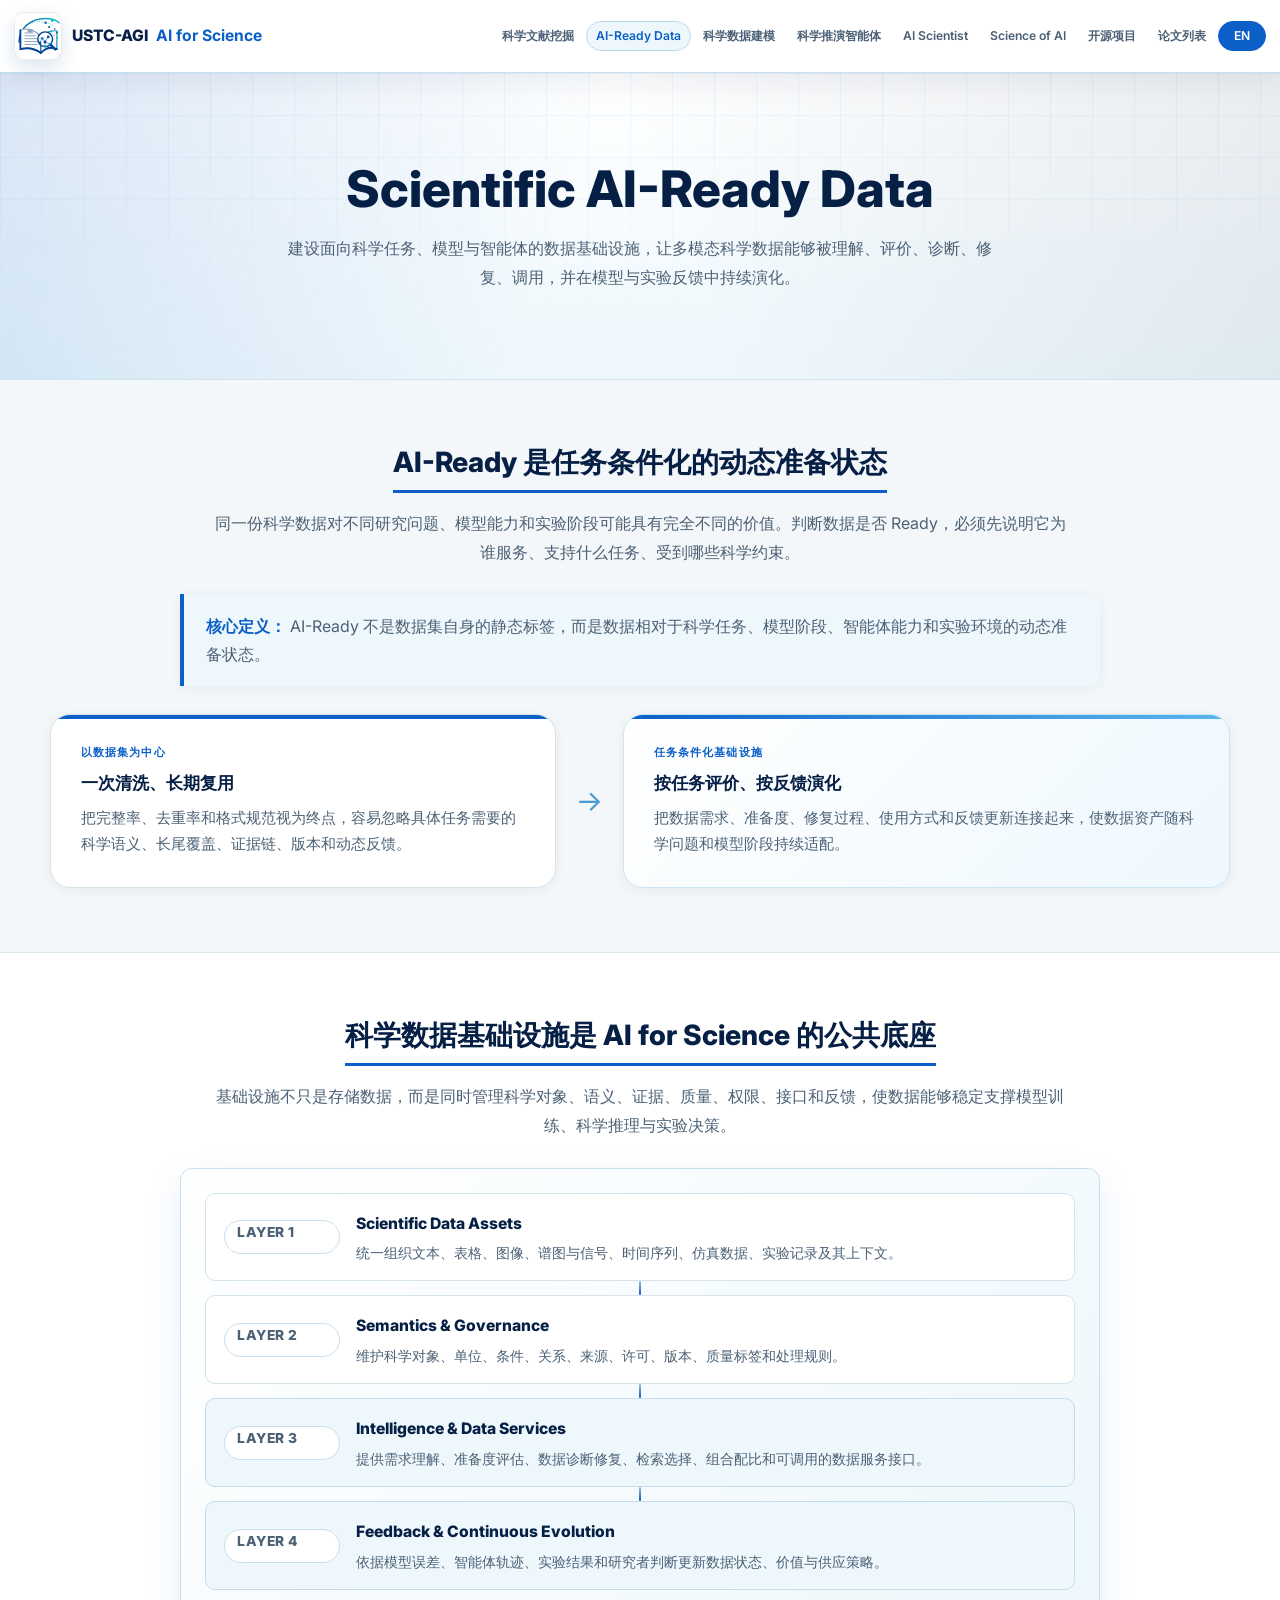
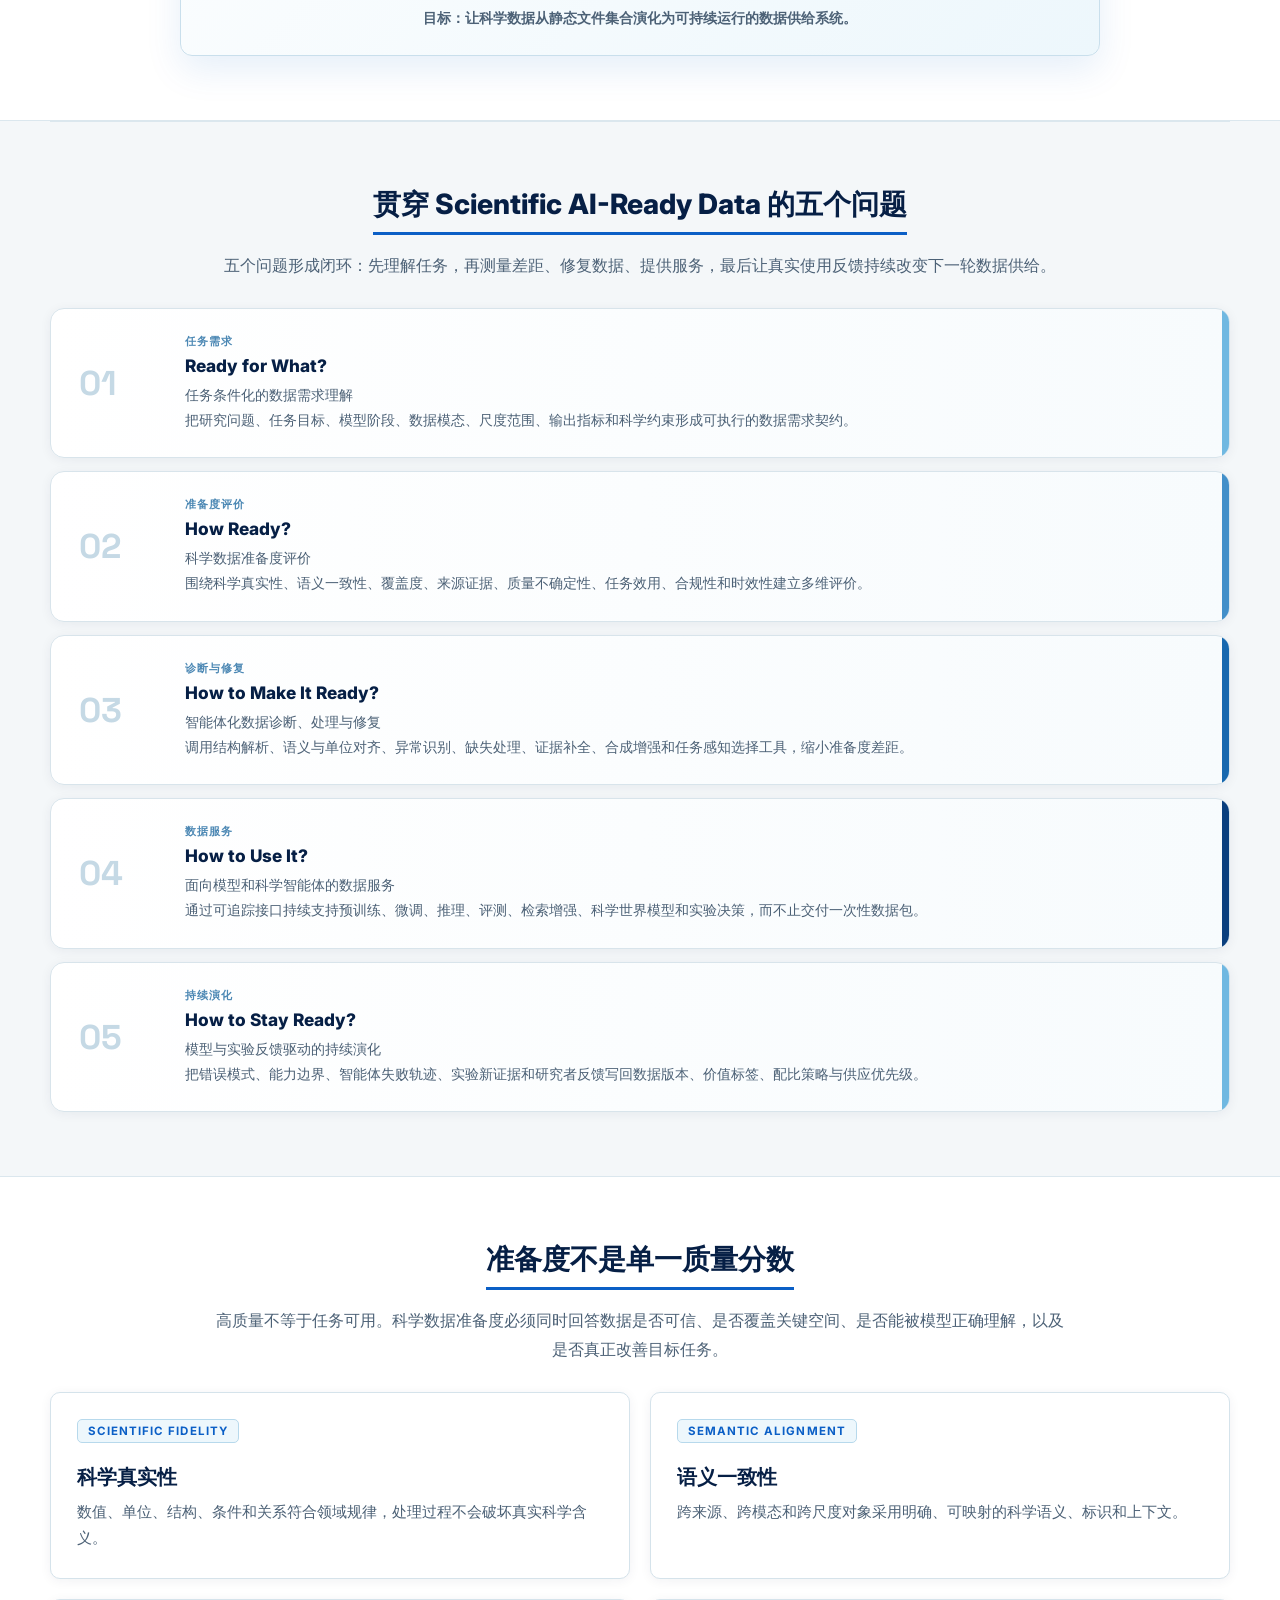
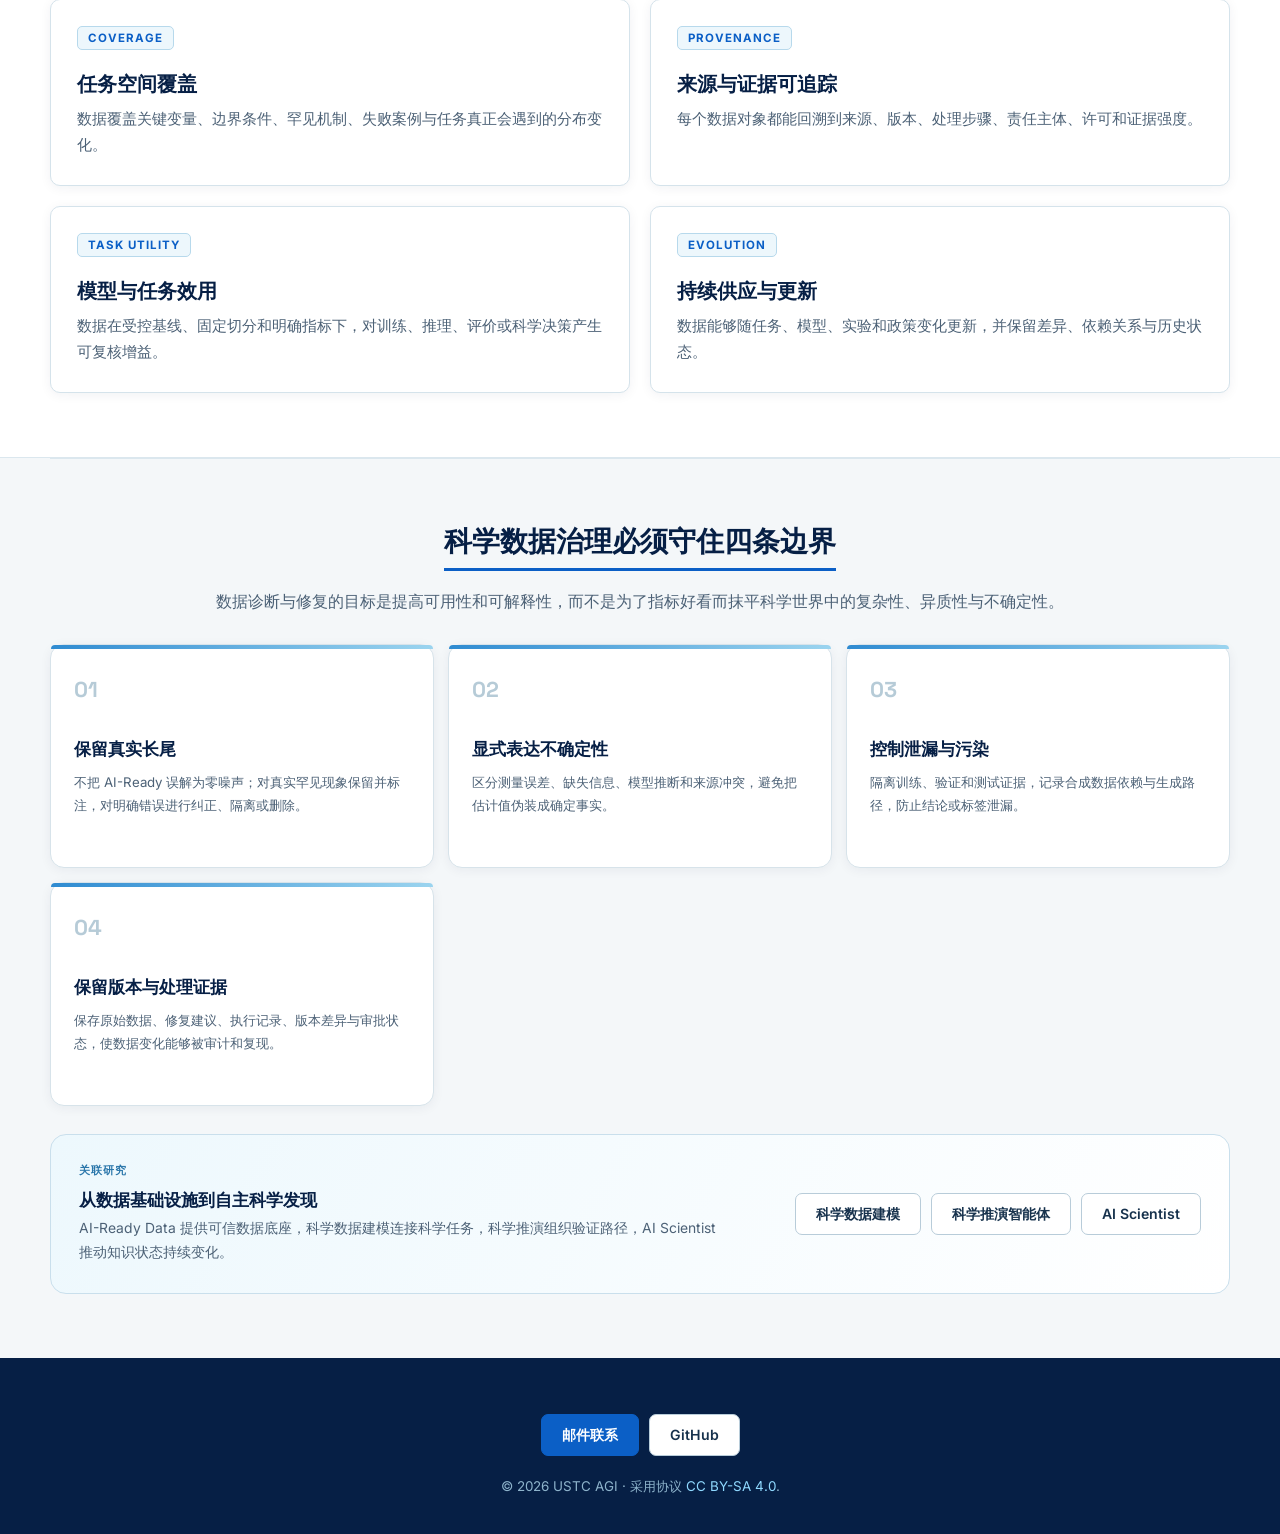
==== ai_ready_data/index.html @ 503bdc3a "feat: expand AI for Science research pages" ====
<!DOCTYPE html>
<html lang="zh-CN" data-language="zh">
  <head>
    <meta charset="utf-8" />
    <meta name="viewport" content="width=device-width, initial-scale=1" />
    <title>Scientific AI-Ready Data | USTC-AGI</title>
    <meta
      name="description"
      content="中国科大 AGI 团队关于 Scientific AI-Ready Data 的研究框架：以科学数据基础设施理解任务需求、评估准备度、诊断修复数据、提供数据服务并依据模型与实验反馈持续演化。"
    />
    <meta name="theme-color" content="#ffffff" />
    <meta property="og:title" content="Scientific AI-Ready Data | USTC-AGI" />
    <meta
      property="og:description"
      content="面向科学任务、模型与智能体持续提供可理解、可验证、可追踪和可演化的数据基础设施。"
    />
    <meta property="og:type" content="website" />
    <meta property="og:url" content="https://ustcagi-sci.github.io/ai_ready_data/" />
    <meta property="og:image" content="https://ustcagi-sci.github.io/literature-mining-logo.svg" />
    <meta name="twitter:card" content="summary" />
    <meta name="twitter:title" content="Scientific AI-Ready Data | USTC-AGI" />
    <meta
      name="twitter:description"
      content="A task-conditioned, measurable, repairable, serviceable, and continuously evolving scientific data infrastructure."
    />
    <meta name="twitter:image" content="https://ustcagi-sci.github.io/literature-mining-logo.svg" />
    <link rel="canonical" href="https://ustcagi-sci.github.io/ai_ready_data/" />
    <link rel="icon" href="../literature-mining-logo.svg" type="image/svg+xml" />
    <link rel="preconnect" href="https://fonts.googleapis.com" />
    <link rel="preconnect" href="https://fonts.gstatic.com" crossorigin />
    <link
      href="https://fonts.googleapis.com/css2?family=Inter:wght@400;500;600;700&family=Space+Grotesk:wght@500;600&display=swap"
      rel="stylesheet"
    />
    <link rel="stylesheet" href="../ref.css" />
  </head>
  <body class="inference-page">
    <nav class="nav">
      <div class="nav-inner">
        <a class="logo" href="../index.html" aria-label="USTC-AGI AI for Science">
          <span class="logo-mark" aria-hidden="true">
            <img src="../literature-mining-logo.svg" alt="" />
          </span>
          <span class="logo-copy">
            <span class="logo-title" data-i18n="brand.title">USTC-AGI</span>
            <span class="logo-subtitle" data-i18n="brand.subtitle">AI for Science</span>
          </span>
        </a>
        <div class="nav-links">
          <a href="../knowledge_memory/" data-i18n="nav.knowledge">科学文献挖掘</a>
          <a href="./" aria-current="page" data-i18n="nav.aiReadyData">AI-Ready Data</a>
          <a href="../data_modeling/" data-i18n="nav.data">科学数据建模</a>
          <a href="../scientific_inference/" data-i18n="nav.inference">科学推演智能体</a>
          <a href="../ai_scientist/" data-i18n="nav.aiScientist">AI Scientist</a>
          <a href="../science_of_ai/" data-i18n="nav.aiScience">Science of AI</a>
          <a href="../projects/" data-i18n="nav.projects">开源项目</a>
          <a href="../papers/" data-i18n="nav.papers">论文列表</a>
          <span class="nav-break" aria-hidden="true"></span>
          <button
            class="language-toggle"
            id="language-toggle"
            type="button"
            aria-label="Switch to English"
            aria-pressed="true"
          >
            EN
          </button>
        </div>
      </div>
    </nav>

    <header id="top" class="hero static-hero">
      <div class="hero-content">
        <h1 data-i18n="hero.title">Scientific AI-Ready Data</h1>
        <p class="hero-subtitle" data-i18n="hero.subtitle">
          建设面向科学任务、模型与智能体的数据基础设施，让多模态科学数据能够被理解、评价、诊断、修复、调用，并在模型与实验反馈中持续演化。
        </p>
      </div>
    </header>

    <main>
      <section id="definition" class="section">
        <div class="section-header">
          <h2 data-i18n="definition.title">AI-Ready 是任务条件化的动态准备状态</h2>
          <p data-i18n="definition.description">
            同一份科学数据对不同研究问题、模型能力和实验阶段可能具有完全不同的价值。判断数据是否 Ready，必须先说明它为谁服务、支持什么任务、受到哪些科学约束。
          </p>
        </div>

        <div class="tldr">
          <strong data-i18n="definition.label">核心定义：</strong>
          <span data-i18n="definition.dynamic">AI-Ready 不是数据集自身的静态标签，而是数据相对于科学任务、模型阶段、智能体能力和实验环境的动态准备状态。</span>
        </div>

        <div class="inference-definition-grid">
          <article class="inference-input-card">
            <span class="inference-card-label" data-i18n="definition.static.label">Dataset-Centric</span>
            <h3 data-i18n="definition.static.title">一次清洗、长期复用</h3>
            <p data-i18n="definition.static.description">
              把完整率、去重率和格式规范视为终点，容易忽略具体任务需要的科学语义、长尾覆盖、证据链、版本和动态反馈。
            </p>
          </article>

          <div class="inference-definition-arrow" aria-hidden="true">→</div>

          <article class="inference-model-card">
            <span class="inference-card-label" data-i18n="definition.dynamic.label">Task-Conditioned Infrastructure</span>
            <h3 data-i18n="definition.dynamic.title">按任务评价、按反馈演化</h3>
            <p data-i18n="definition.dynamic.description">
              把数据需求、准备度、修复过程、使用方式和反馈更新连接起来，使数据资产随科学问题和模型阶段持续适配。
            </p>
          </article>
        </div>
      </section>

      <section id="infrastructure" class="section highlights">
        <div class="section-header">
          <h2 data-i18n="infrastructure.title">科学数据基础设施是 AI for Science 的公共底座</h2>
          <p data-i18n="infrastructure.description">
            基础设施不只是存储数据，而是同时管理科学对象、语义、证据、质量、权限、接口和反馈，使数据能够稳定支撑模型训练、科学推理与实验决策。
          </p>
        </div>

        <div class="stack-diagram" role="list">
          <article class="stack-layer" role="listitem">
            <span class="layer-index">Layer 1</span>
            <div>
              <strong data-i18n="infrastructure.layer1.title">Scientific Data Assets</strong>
              <span data-i18n="infrastructure.layer1.description">统一组织文本、表格、图像、谱图与信号、时间序列、仿真数据、实验记录及其上下文。</span>
            </div>
          </article>
          <div class="stack-connect" aria-hidden="true"></div>
          <article class="stack-layer" role="listitem">
            <span class="layer-index">Layer 2</span>
            <div>
              <strong data-i18n="infrastructure.layer2.title">Semantics &amp; Governance</strong>
              <span data-i18n="infrastructure.layer2.description">维护科学对象、单位、条件、关系、来源、许可、版本、质量标签和处理规则。</span>
            </div>
          </article>
          <div class="stack-connect" aria-hidden="true"></div>
          <article class="stack-layer app" role="listitem">
            <span class="layer-index">Layer 3</span>
            <div>
              <strong data-i18n="infrastructure.layer3.title">Intelligence &amp; Data Services</strong>
              <span data-i18n="infrastructure.layer3.description">提供需求理解、准备度评估、数据诊断修复、检索选择、组合配比和可调用的数据服务接口。</span>
            </div>
          </article>
          <div class="stack-connect" aria-hidden="true"></div>
          <article class="stack-layer eval" role="listitem">
            <span class="layer-index">Layer 4</span>
            <div>
              <strong data-i18n="infrastructure.layer4.title">Feedback &amp; Continuous Evolution</strong>
              <span data-i18n="infrastructure.layer4.description">依据模型误差、智能体轨迹、实验结果和研究者判断更新数据状态、价值与供应策略。</span>
            </div>
          </article>
          <p class="stack-note" data-i18n="infrastructure.note">目标：让科学数据从静态文件集合演化为可持续运行的数据供给系统。</p>
        </div>
      </section>

      <section id="five-questions" class="section">
        <div class="section-header">
          <h2 data-i18n="questions.title">贯穿 Scientific AI-Ready Data 的五个问题</h2>
          <p data-i18n="questions.description">
            五个问题形成闭环：先理解任务，再测量差距、修复数据、提供服务，最后让真实使用反馈持续改变下一轮数据供给。
          </p>
        </div>

        <div class="inference-layers" role="list">
          <article class="inference-layer" role="listitem">
            <span class="inference-layer-index">01</span>
            <div>
              <span class="inference-card-label" data-i18n="questions.q1.label">Task Demand</span>
              <h3 data-i18n="questions.q1.title">Ready for What?</h3>
              <p class="inference-question" data-i18n="questions.q1.subtitle">任务条件化的数据需求理解</p>
              <p data-i18n="questions.q1.description">把研究问题、任务目标、模型阶段、数据模态、尺度范围、输出指标和科学约束形成可执行的数据需求契约。</p>
            </div>
          </article>
          <article class="inference-layer" role="listitem">
            <span class="inference-layer-index">02</span>
            <div>
              <span class="inference-card-label" data-i18n="questions.q2.label">Readiness Assessment</span>
              <h3 data-i18n="questions.q2.title">How Ready?</h3>
              <p class="inference-question" data-i18n="questions.q2.subtitle">科学数据准备度评价</p>
              <p data-i18n="questions.q2.description">围绕科学真实性、语义一致性、覆盖度、来源证据、质量不确定性、任务效用、合规性和时效性建立多维评价。</p>
            </div>
          </article>
          <article class="inference-layer" role="listitem">
            <span class="inference-layer-index">03</span>
            <div>
              <span class="inference-card-label" data-i18n="questions.q3.label">Diagnosis &amp; Repair</span>
              <h3 data-i18n="questions.q3.title">How to Make It Ready?</h3>
              <p class="inference-question" data-i18n="questions.q3.subtitle">智能体化数据诊断、处理与修复</p>
              <p data-i18n="questions.q3.description">调用结构解析、语义与单位对齐、异常识别、缺失处理、证据补全、合成增强和任务感知选择工具，缩小准备度差距。</p>
            </div>
          </article>
          <article class="inference-layer" role="listitem">
            <span class="inference-layer-index">04</span>
            <div>
              <span class="inference-card-label" data-i18n="questions.q4.label">Data Service</span>
              <h3 data-i18n="questions.q4.title">How to Use It?</h3>
              <p class="inference-question" data-i18n="questions.q4.subtitle">面向模型和科学智能体的数据服务</p>
              <p data-i18n="questions.q4.description">通过可追踪接口持续支持预训练、微调、推理、评测、检索增强、科学世界模型和实验决策，而不止交付一次性数据包。</p>
            </div>
          </article>
          <article class="inference-layer" role="listitem">
            <span class="inference-layer-index">05</span>
            <div>
              <span class="inference-card-label" data-i18n="questions.q5.label">Continuous Evolution</span>
              <h3 data-i18n="questions.q5.title">How to Stay Ready?</h3>
              <p class="inference-question" data-i18n="questions.q5.subtitle">模型与实验反馈驱动的持续演化</p>
              <p data-i18n="questions.q5.description">把错误模式、能力边界、智能体失败轨迹、实验新证据和研究者反馈写回数据版本、价值标签、配比策略与供应优先级。</p>
            </div>
          </article>
        </div>
      </section>

      <section id="readiness" class="section highlights">
        <div class="section-header">
          <h2 data-i18n="readiness.title">准备度不是单一质量分数</h2>
          <p data-i18n="readiness.description">
            高质量不等于任务可用。科学数据准备度必须同时回答数据是否可信、是否覆盖关键空间、是否能被模型正确理解，以及是否真正改善目标任务。
          </p>
        </div>

        <div class="research-grid">
          <article class="card">
            <span class="eyebrow" data-i18n="readiness.fidelity.label">Scientific Fidelity</span>
            <h3 data-i18n="readiness.fidelity.title">科学真实性</h3>
            <p data-i18n="readiness.fidelity.description">数值、单位、结构、条件和关系符合领域规律，处理过程不会破坏真实科学含义。</p>
          </article>
          <article class="card">
            <span class="eyebrow" data-i18n="readiness.semantics.label">Semantic Alignment</span>
            <h3 data-i18n="readiness.semantics.title">语义一致性</h3>
            <p data-i18n="readiness.semantics.description">跨来源、跨模态和跨尺度对象采用明确、可映射的科学语义、标识和上下文。</p>
          </article>
          <article class="card">
            <span class="eyebrow" data-i18n="readiness.coverage.label">Coverage</span>
            <h3 data-i18n="readiness.coverage.title">任务空间覆盖</h3>
            <p data-i18n="readiness.coverage.description">数据覆盖关键变量、边界条件、罕见机制、失败案例与任务真正会遇到的分布变化。</p>
          </article>
          <article class="card">
            <span class="eyebrow" data-i18n="readiness.provenance.label">Provenance</span>
            <h3 data-i18n="readiness.provenance.title">来源与证据可追踪</h3>
            <p data-i18n="readiness.provenance.description">每个数据对象都能回溯到来源、版本、处理步骤、责任主体、许可和证据强度。</p>
          </article>
          <article class="card">
            <span class="eyebrow" data-i18n="readiness.utility.label">Task Utility</span>
            <h3 data-i18n="readiness.utility.title">模型与任务效用</h3>
            <p data-i18n="readiness.utility.description">数据在受控基线、固定切分和明确指标下，对训练、推理、评价或科学决策产生可复核增益。</p>
          </article>
          <article class="card">
            <span class="eyebrow" data-i18n="readiness.evolution.label">Evolution</span>
            <h3 data-i18n="readiness.evolution.title">持续供应与更新</h3>
            <p data-i18n="readiness.evolution.description">数据能够随任务、模型、实验和政策变化更新，并保留差异、依赖关系与历史状态。</p>
          </article>
        </div>
      </section>

      <section id="principles" class="section">
        <div class="section-header">
          <h2 data-i18n="principles.title">科学数据治理必须守住四条边界</h2>
          <p data-i18n="principles.description">
            数据诊断与修复的目标是提高可用性和可解释性，而不是为了指标好看而抹平科学世界中的复杂性、异质性与不确定性。
          </p>
        </div>

        <div class="inference-metrics" role="list">
          <article class="inference-metric" role="listitem">
            <span>01</span>
            <h3 data-i18n="principles.longTail.title">保留真实长尾</h3>
            <p data-i18n="principles.longTail.description">不把 AI-Ready 误解为零噪声；对真实罕见现象保留并标注，对明确错误进行纠正、隔离或删除。</p>
          </article>
          <article class="inference-metric" role="listitem">
            <span>02</span>
            <h3 data-i18n="principles.uncertainty.title">显式表达不确定性</h3>
            <p data-i18n="principles.uncertainty.description">区分测量误差、缺失信息、模型推断和来源冲突，避免把估计值伪装成确定事实。</p>
          </article>
          <article class="inference-metric" role="listitem">
            <span>03</span>
            <h3 data-i18n="principles.leakage.title">控制泄漏与污染</h3>
            <p data-i18n="principles.leakage.description">隔离训练、验证和测试证据，记录合成数据依赖与生成路径，防止结论或标签泄漏。</p>
          </article>
          <article class="inference-metric" role="listitem">
            <span>04</span>
            <h3 data-i18n="principles.audit.title">保留版本与处理证据</h3>
            <p data-i18n="principles.audit.description">保存原始数据、修复建议、执行记录、版本差异与审批状态，使数据变化能够被审计和复现。</p>
          </article>
        </div>

        <div class="inference-next">
          <div>
            <span class="inference-card-label" data-i18n="next.label">Connected Research</span>
            <h3 data-i18n="next.title">从数据基础设施到自主科学发现</h3>
            <p data-i18n="next.description">AI-Ready Data 提供可信数据底座，科学数据建模连接科学任务，科学推演组织验证路径，AI Scientist 推动知识状态持续变化。</p>
          </div>
          <div class="section-actions">
            <a class="btn ghost" href="../data_modeling/" data-i18n="next.data">科学数据建模</a>
            <a class="btn ghost" href="../scientific_inference/" data-i18n="next.inference">科学推演智能体</a>
            <a class="btn ghost" href="../ai_scientist/" data-i18n="next.scientist">AI Scientist</a>
          </div>
        </div>
      </section>
    </main>

    <footer id="contact" class="footer">
      <div class="footer-actions">
        <a class="btn primary" href="mailto:mycheng@ustc.edu.cn" data-i18n="footer.email">邮件联系</a>
        <a class="btn ghost" href="https://github.com/ustc-ai4science" target="_blank" rel="noopener noreferrer">GitHub</a>
      </div>
      <p class="footer-note">
        © <span id="year"></span> <span data-i18n="footer.note">USTC AGI · 采用协议</span>
        <a href="https://creativecommons.org/licenses/by-sa/4.0/" target="_blank" rel="license noopener noreferrer">CC BY-SA 4.0</a>.
      </p>
    </footer>

    <script>
      const translations = {
        en: {
          "meta.title": "Scientific AI-Ready Data | USTC-AGI",
          "meta.description":
            "USTC AGI's framework for Scientific AI-Ready Data: infrastructure that understands task demand, assesses readiness, diagnoses and repairs data, provides data services, and evolves through model and experimental feedback.",
          "brand.title": "USTC-AGI",
          "brand.subtitle": "AI for Science",
          "nav.knowledge": "Scientific Literature Mining",
          "nav.aiReadyData": "AI-Ready Data",
          "nav.data": "Scientific Data Modeling",
          "nav.inference": "Scientific Inference Agent",
          "nav.aiScientist": "AI Scientist",
          "nav.aiScience": "Science of AI",
          "nav.projects": "Open Source",
          "nav.papers": "Publications",
          "hero.title": "Scientific AI-Ready Data",
          "hero.subtitle":
            "Build scientific data infrastructure for tasks, models, and agents so multimodal scientific data can be understood, assessed, diagnosed, repaired, served, and continuously evolved through model and experimental feedback.",
          "definition.title": "AI-Ready Is a Dynamic, Task-Conditioned State",
          "definition.description":
            "The same scientific data can have entirely different value for different questions, model capabilities, and experimental stages. To decide whether data are ready, first specify whom they serve, which task they support, and which scientific constraints apply.",
          "definition.label": "Core definition:",
          "definition.dynamic":
            "AI-Ready is not a static label attached to a dataset; it is the dynamic state of data readiness relative to a scientific task, model stage, agent capability, and experimental environment.",
          "definition.static.label": "Dataset-Centric",
          "definition.static.title": "Clean Once, Reuse Indefinitely",
          "definition.static.description":
            "Treating completeness, deduplication, and normalized formats as the endpoint overlooks task-specific scientific semantics, long-tail coverage, evidence chains, versions, and feedback.",
          "definition.dynamic.label": "Task-Conditioned Infrastructure",
          "definition.dynamic.title": "Assess by Task, Evolve by Feedback",
          "definition.dynamic.description":
            "Connect data demand, readiness, repair, use, and feedback so data assets continually adapt to scientific questions and model stages.",
          "infrastructure.title": "Scientific Data Infrastructure Is a Shared Foundation for AI for Science",
          "infrastructure.description":
            "Infrastructure does more than store data. It jointly manages scientific objects, semantics, evidence, quality, permissions, interfaces, and feedback so data can reliably support model training, scientific reasoning, and experimental decisions.",
          "infrastructure.layer1.title": "Scientific Data Assets",
          "infrastructure.layer1.description":
            "Organize text, tables, images, spectra and signals, time series, simulation data, experimental records, and their context in a unified way.",
          "infrastructure.layer2.title": "Semantics & Governance",
          "infrastructure.layer2.description":
            "Maintain scientific objects, units, conditions, relations, provenance, licenses, versions, quality labels, and processing rules.",
          "infrastructure.layer3.title": "Intelligence & Data Services",
          "infrastructure.layer3.description":
            "Provide demand understanding, readiness assessment, diagnosis and repair, retrieval and selection, mixture allocation, and callable data-service interfaces.",
          "infrastructure.layer4.title": "Feedback & Continuous Evolution",
          "infrastructure.layer4.description":
            "Update data state, value, and supply strategies from model errors, agent trajectories, experimental results, and researcher judgment.",
          "infrastructure.note":
            "Goal: evolve scientific data from a static collection of files into a continuously operating supply system.",
          "questions.title": "Five Questions across the Scientific AI-Ready Data Lifecycle",
          "questions.description":
            "The five questions form a loop: understand the task, measure the gap, repair the data, provide services, and let real-world feedback change the next cycle of data supply.",
          "questions.q1.label": "Task Demand",
          "questions.q1.title": "Ready for What?",
          "questions.q1.subtitle": "Task-conditioned data demand understanding",
          "questions.q1.description":
            "Turn the research question, task objective, model stage, data modalities, scale range, output metrics, and scientific constraints into an executable data-demand contract.",
          "questions.q2.label": "Readiness Assessment",
          "questions.q2.title": "How Ready?",
          "questions.q2.subtitle": "Scientific data readiness assessment",
          "questions.q2.description":
            "Build multidimensional assessment around scientific fidelity, semantic consistency, coverage, provenance, quality uncertainty, task utility, compliance, and freshness.",
          "questions.q3.label": "Diagnosis & Repair",
          "questions.q3.title": "How to Make It Ready?",
          "questions.q3.subtitle": "Agentic data diagnosis, processing, and repair",
          "questions.q3.description":
            "Invoke structural parsing, semantic and unit alignment, anomaly detection, missing-data handling, evidence completion, synthetic enhancement, and task-aware selection to close readiness gaps.",
          "questions.q4.label": "Data Service",
          "questions.q4.title": "How to Use It?",
          "questions.q4.subtitle": "Data services for models and scientific agents",
          "questions.q4.description":
            "Continuously support pretraining, fine-tuning, inference, evaluation, retrieval augmentation, scientific world models, and experimental decisions through traceable interfaces rather than one-off data packages.",
          "questions.q5.label": "Continuous Evolution",
          "questions.q5.title": "How to Stay Ready?",
          "questions.q5.subtitle": "Continuous evolution driven by model and experimental feedback",
          "questions.q5.description":
            "Write error patterns, capability boundaries, failed agent trajectories, new experimental evidence, and researcher feedback back into data versions, value labels, mixture strategies, and supply priorities.",
          "readiness.title": "Readiness Is Not a Single Quality Score",
          "readiness.description":
            "High quality does not automatically mean task-ready. Scientific data readiness must jointly ask whether data are trustworthy, cover the critical space, can be interpreted correctly by models, and actually improve the target task.",
          "readiness.fidelity.label": "Scientific Fidelity",
          "readiness.fidelity.title": "Scientific Fidelity",
          "readiness.fidelity.description":
            "Values, units, structures, conditions, and relations obey domain rules, and processing does not destroy their scientific meaning.",
          "readiness.semantics.label": "Semantic Alignment",
          "readiness.semantics.title": "Semantic Alignment",
          "readiness.semantics.description":
            "Objects across sources, modalities, and scales use explicit, mappable scientific semantics, identifiers, and context.",
          "readiness.coverage.label": "Coverage",
          "readiness.coverage.title": "Task-Space Coverage",
          "readiness.coverage.description":
            "Data cover critical variables, boundary conditions, rare mechanisms, failures, and distribution shifts that the real task will encounter.",
          "readiness.provenance.label": "Provenance",
          "readiness.provenance.title": "Traceable Provenance and Evidence",
          "readiness.provenance.description":
            "Every data object can be traced to its source, version, processing steps, responsible party, license, and evidence strength.",
          "readiness.utility.label": "Task Utility",
          "readiness.utility.title": "Model and Task Utility",
          "readiness.utility.description":
            "Under controlled baselines, frozen splits, and explicit metrics, data yield reproducible gains for training, inference, evaluation, or scientific decisions.",
          "readiness.evolution.label": "Evolution",
          "readiness.evolution.title": "Continuous Supply and Updating",
          "readiness.evolution.description":
            "Data evolve with tasks, models, experiments, and policy while preserving differences, dependencies, and historical states.",
          "principles.title": "Four Boundaries for Scientific Data Governance",
          "principles.description":
            "Diagnosis and repair should improve usability and interpretability, not flatten the complexity, heterogeneity, and uncertainty of the scientific world merely to improve dashboard metrics.",
          "principles.longTail.title": "Preserve Genuine Long Tails",
          "principles.longTail.description":
            "Do not equate AI-Ready with zero noise. Preserve and label genuine rare phenomena; correct, isolate, or remove clear errors.",
          "principles.uncertainty.title": "Represent Uncertainty Explicitly",
          "principles.uncertainty.description":
            "Distinguish measurement error, missing information, model inference, and source conflict rather than presenting estimates as certain facts.",
          "principles.leakage.title": "Control Leakage and Contamination",
          "principles.leakage.description":
            "Separate training, validation, and test evidence, and record synthetic-data dependencies and generation paths to prevent conclusion or label leakage.",
          "principles.audit.title": "Preserve Versions and Processing Evidence",
          "principles.audit.description":
            "Keep raw data, repair proposals, execution records, version differences, and approval state so every data change can be audited and reproduced.",
          "next.label": "Connected Research",
          "next.title": "From Data Infrastructure to Autonomous Scientific Discovery",
          "next.description":
            "AI-Ready Data provides a trusted foundation, scientific data modeling connects scientific tasks, scientific inference organizes validation paths, and AI Scientists drive continuous changes in knowledge state.",
          "next.data": "Scientific Data Modeling",
          "next.inference": "Scientific Inference Agent",
          "next.scientist": "AI Scientist",
          "footer.email": "Email Us",
          "footer.note": "USTC AGI · Licensed under"
        },
        zh: {
          "meta.title": "Scientific AI-Ready Data | USTC-AGI",
          "meta.description":
            "中国科大 AGI 团队关于 Scientific AI-Ready Data 的研究框架：以科学数据基础设施理解任务需求、评估准备度、诊断修复数据、提供数据服务并依据模型与实验反馈持续演化。",
          "brand.title": "USTC-AGI",
          "brand.subtitle": "AI for Science",
          "nav.knowledge": "科学文献挖掘",
          "nav.aiReadyData": "AI-Ready Data",
          "nav.data": "科学数据建模",
          "nav.inference": "科学推演智能体",
          "nav.aiScientist": "AI Scientist",
          "nav.aiScience": "Science of AI",
          "nav.projects": "开源项目",
          "nav.papers": "论文列表",
          "hero.title": "Scientific AI-Ready Data",
          "hero.subtitle":
            "建设面向科学任务、模型与智能体的数据基础设施，让多模态科学数据能够被理解、评价、诊断、修复、调用，并在模型与实验反馈中持续演化。",
          "definition.title": "AI-Ready 是任务条件化的动态准备状态",
          "definition.description":
            "同一份科学数据对不同研究问题、模型能力和实验阶段可能具有完全不同的价值。判断数据是否 Ready，必须先说明它为谁服务、支持什么任务、受到哪些科学约束。",
          "definition.label": "核心定义：",
          "definition.dynamic":
            "AI-Ready 不是数据集自身的静态标签，而是数据相对于科学任务、模型阶段、智能体能力和实验环境的动态准备状态。",
          "definition.static.label": "以数据集为中心",
          "definition.static.title": "一次清洗、长期复用",
          "definition.static.description":
            "把完整率、去重率和格式规范视为终点，容易忽略具体任务需要的科学语义、长尾覆盖、证据链、版本和动态反馈。",
          "definition.dynamic.label": "任务条件化基础设施",
          "definition.dynamic.title": "按任务评价、按反馈演化",
          "definition.dynamic.description":
            "把数据需求、准备度、修复过程、使用方式和反馈更新连接起来，使数据资产随科学问题和模型阶段持续适配。",
          "infrastructure.title": "科学数据基础设施是 AI for Science 的公共底座",
          "infrastructure.description":
            "基础设施不只是存储数据，而是同时管理科学对象、语义、证据、质量、权限、接口和反馈，使数据能够稳定支撑模型训练、科学推理与实验决策。",
          "infrastructure.layer1.title": "Scientific Data Assets",
          "infrastructure.layer1.description":
            "统一组织文本、表格、图像、谱图与信号、时间序列、仿真数据、实验记录及其上下文。",
          "infrastructure.layer2.title": "Semantics & Governance",
          "infrastructure.layer2.description":
            "维护科学对象、单位、条件、关系、来源、许可、版本、质量标签和处理规则。",
          "infrastructure.layer3.title": "Intelligence & Data Services",
          "infrastructure.layer3.description":
            "提供需求理解、准备度评估、数据诊断修复、检索选择、组合配比和可调用的数据服务接口。",
          "infrastructure.layer4.title": "Feedback & Continuous Evolution",
          "infrastructure.layer4.description":
            "依据模型误差、智能体轨迹、实验结果和研究者判断更新数据状态、价值与供应策略。",
          "infrastructure.note": "目标：让科学数据从静态文件集合演化为可持续运行的数据供给系统。",
          "questions.title": "贯穿 Scientific AI-Ready Data 的五个问题",
          "questions.description":
            "五个问题形成闭环：先理解任务，再测量差距、修复数据、提供服务，最后让真实使用反馈持续改变下一轮数据供给。",
          "questions.q1.label": "任务需求",
          "questions.q1.title": "Ready for What?",
          "questions.q1.subtitle": "任务条件化的数据需求理解",
          "questions.q1.description":
            "把研究问题、任务目标、模型阶段、数据模态、尺度范围、输出指标和科学约束形成可执行的数据需求契约。",
          "questions.q2.label": "准备度评价",
          "questions.q2.title": "How Ready?",
          "questions.q2.subtitle": "科学数据准备度评价",
          "questions.q2.description":
            "围绕科学真实性、语义一致性、覆盖度、来源证据、质量不确定性、任务效用、合规性和时效性建立多维评价。",
          "questions.q3.label": "诊断与修复",
          "questions.q3.title": "How to Make It Ready?",
          "questions.q3.subtitle": "智能体化数据诊断、处理与修复",
          "questions.q3.description":
            "调用结构解析、语义与单位对齐、异常识别、缺失处理、证据补全、合成增强和任务感知选择工具，缩小准备度差距。",
          "questions.q4.label": "数据服务",
          "questions.q4.title": "How to Use It?",
          "questions.q4.subtitle": "面向模型和科学智能体的数据服务",
          "questions.q4.description":
            "通过可追踪接口持续支持预训练、微调、推理、评测、检索增强、科学世界模型和实验决策，而不止交付一次性数据包。",
          "questions.q5.label": "持续演化",
          "questions.q5.title": "How to Stay Ready?",
          "questions.q5.subtitle": "模型与实验反馈驱动的持续演化",
          "questions.q5.description":
            "把错误模式、能力边界、智能体失败轨迹、实验新证据和研究者反馈写回数据版本、价值标签、配比策略与供应优先级。",
          "readiness.title": "准备度不是单一质量分数",
          "readiness.description":
            "高质量不等于任务可用。科学数据准备度必须同时回答数据是否可信、是否覆盖关键空间、是否能被模型正确理解，以及是否真正改善目标任务。",
          "readiness.fidelity.label": "Scientific Fidelity",
          "readiness.fidelity.title": "科学真实性",
          "readiness.fidelity.description": "数值、单位、结构、条件和关系符合领域规律，处理过程不会破坏真实科学含义。",
          "readiness.semantics.label": "Semantic Alignment",
          "readiness.semantics.title": "语义一致性",
          "readiness.semantics.description": "跨来源、跨模态和跨尺度对象采用明确、可映射的科学语义、标识和上下文。",
          "readiness.coverage.label": "Coverage",
          "readiness.coverage.title": "任务空间覆盖",
          "readiness.coverage.description": "数据覆盖关键变量、边界条件、罕见机制、失败案例与任务真正会遇到的分布变化。",
          "readiness.provenance.label": "Provenance",
          "readiness.provenance.title": "来源与证据可追踪",
          "readiness.provenance.description": "每个数据对象都能回溯到来源、版本、处理步骤、责任主体、许可和证据强度。",
          "readiness.utility.label": "Task Utility",
          "readiness.utility.title": "模型与任务效用",
          "readiness.utility.description": "数据在受控基线、固定切分和明确指标下，对训练、推理、评价或科学决策产生可复核增益。",
          "readiness.evolution.label": "Evolution",
          "readiness.evolution.title": "持续供应与更新",
          "readiness.evolution.description": "数据能够随任务、模型、实验和政策变化更新，并保留差异、依赖关系与历史状态。",
          "principles.title": "科学数据治理必须守住四条边界",
          "principles.description":
            "数据诊断与修复的目标是提高可用性和可解释性，而不是为了指标好看而抹平科学世界中的复杂性、异质性与不确定性。",
          "principles.longTail.title": "保留真实长尾",
          "principles.longTail.description":
            "不把 AI-Ready 误解为零噪声；对真实罕见现象保留并标注，对明确错误进行纠正、隔离或删除。",
          "principles.uncertainty.title": "显式表达不确定性",
          "principles.uncertainty.description": "区分测量误差、缺失信息、模型推断和来源冲突，避免把估计值伪装成确定事实。",
          "principles.leakage.title": "控制泄漏与污染",
          "principles.leakage.description": "隔离训练、验证和测试证据，记录合成数据依赖与生成路径，防止结论或标签泄漏。",
          "principles.audit.title": "保留版本与处理证据",
          "principles.audit.description": "保存原始数据、修复建议、执行记录、版本差异与审批状态，使数据变化能够被审计和复现。",
          "next.label": "关联研究",
          "next.title": "从数据基础设施到自主科学发现",
          "next.description": "AI-Ready Data 提供可信数据底座，科学数据建模连接科学任务，科学推演组织验证路径，AI Scientist 推动知识状态持续变化。",
          "next.data": "科学数据建模",
          "next.inference": "科学推演智能体",
          "next.scientist": "AI Scientist",
          "footer.email": "邮件联系",
          "footer.note": "USTC AGI · 采用协议"
        }
      };

      const getStoredLanguage = () => {
        try {
          return localStorage.getItem("preferredLanguage");
        } catch {
          return null;
        }
      };

      const storeLanguage = (language) => {
        try {
          localStorage.setItem("preferredLanguage", language);
        } catch {
          // Ignore storage restrictions in private or file-based browsing modes.
        }
      };

      const getInitialLanguage = () => {
        const params = new URLSearchParams(window.location.search);
        const requestedLanguage = params.get("lang");

        if (translations[requestedLanguage]) {
          return requestedLanguage;
        }

        const storedLanguage = getStoredLanguage();
        return translations[storedLanguage] ? storedLanguage : "zh";
      };

      const setLanguage = (language, persist = false) => {
        const copy = translations[language] || translations.en;
        const toggle = document.getElementById("language-toggle");
        const description = document.querySelector('meta[name="description"]');

        document.documentElement.lang = language === "zh" ? "zh-CN" : "en";
        document.documentElement.dataset.language = language;
        document.title = copy["meta.title"];

        if (description) {
          description.setAttribute("content", copy["meta.description"]);
        }

        document.querySelectorAll("[data-i18n]").forEach((element) => {
          const key = element.dataset.i18n;
          if (copy[key]) {
            element.textContent = copy[key];
          }
        });

        if (toggle) {
          const isChinese = language === "zh";
          toggle.textContent = isChinese ? "EN" : "中文";
          toggle.setAttribute("aria-pressed", String(isChinese));
          toggle.setAttribute("aria-label", isChinese ? "Switch to English" : "切换到中文版");
        }

        if (persist) {
          storeLanguage(language);
        }
      };

      document.getElementById("year").textContent = new Date().getFullYear();
      setLanguage(getInitialLanguage());
      document.getElementById("language-toggle").addEventListener("click", () => {
        const nextLanguage = document.documentElement.dataset.language === "zh" ? "en" : "zh";
        setLanguage(nextLanguage, true);
      });
    </script>
  </body>
</html>
---- ref.css ----
:root {
  color-scheme: light;
  --bg: #f4f7f9;
  --surface: #ffffff;
  --surface-soft: #f8fbfd;
  --surface-warm: #edf7fc;
  --text: #17324d;
  --text-strong: #061f45;
  --text-muted: #4c6176;
  --text-faint: #5b7187;
  --border: #d5e3eb;
  --border-soft: #e6f0f5;
  --accent: #0b5fc6;
  --accent-dark: #083f7f;
  --accent-soft: #edf7fc;
  --shadow-soft: 0 2px 12px rgba(6, 31, 69, 0.06);
  --shadow-hover: 0 14px 36px rgba(6, 31, 69, 0.14);
  font-family: -apple-system, BlinkMacSystemFont, "Segoe UI", "Noto Sans SC",
    "PingFang SC", "Hiragino Sans GB", "Inter", sans-serif;
}

*,
*::before,
*::after {
  box-sizing: border-box;
  margin: 0;
  padding: 0;
}

html {
  scroll-behavior: smooth;
}

body {
  min-height: 100vh;
  background: var(--bg);
  color: var(--text);
  font-size: 16px;
  line-height: 1.8;
}

a {
  color: var(--accent);
  text-decoration: none;
}

a:hover {
  text-decoration: underline;
}

.nav {
  position: sticky;
  top: 0;
  z-index: 100;
  background: rgba(255, 255, 255, 0.94);
  border-bottom: 1px solid rgba(183, 217, 236, 0.78);
  box-shadow: 0 10px 30px rgba(6, 31, 69, 0.07);
  backdrop-filter: blur(18px) saturate(1.05);
  -webkit-backdrop-filter: blur(18px) saturate(1.05);
}

.nav-inner {
  position: relative;
  width: min(1180px, calc(100% - 40px));
  min-height: 72px;
  margin: 0 auto;
  display: flex;
  align-items: center;
  justify-content: space-between;
  gap: 20px;
}

.logo {
  display: inline-flex;
  align-items: center;
  flex-shrink: 0;
  gap: 10px;
  color: var(--text-strong);
  text-decoration: none;
  transition: transform 0.18s ease;
}

.logo-mark {
  display: inline-grid;
  width: 48px;
  height: 48px;
  place-items: center;
  border: 1px solid rgba(6, 31, 69, 0.09);
  border-radius: 10px;
  background: #ffffff;
  box-shadow: 0 8px 20px rgba(0, 75, 150, 0.14);
  overflow: hidden;
  transition: transform 0.18s ease, box-shadow 0.18s ease;
}

.logo-mark img {
  display: block;
  width: 100%;
  height: 100%;
  object-fit: cover;
}

.logo-copy {
  display: flex;
  align-items: center;
  justify-content: center;
  gap: 8px;
  min-width: 0;
  line-height: 1.1;
}

.logo-title {
  color: var(--text-strong);
  font-size: 0.98rem;
  font-weight: 800;
  letter-spacing: 0;
  white-space: nowrap;
}

.logo-subtitle {
  color: var(--accent);
  font-size: 0.98rem;
  font-weight: 700;
  letter-spacing: 0;
  white-space: nowrap;
}

.logo:hover {
  text-decoration: none;
  transform: translateY(-1px);
}

.logo:hover .logo-mark {
  box-shadow: 0 10px 24px rgba(0, 104, 177, 0.2);
  transform: rotate(-2deg) translateY(-1px);
}

.logo:hover .logo-title {
  color: var(--accent);
}

.nav-links {
  display: flex;
  align-items: center;
  justify-content: flex-end;
  gap: 6px;
  min-width: 0;
  overflow-x: auto;
  padding: 10px 0;
  scrollbar-width: none;
}

.nav-links::-webkit-scrollbar {
  display: none;
}

.nav-break {
  display: none;
}

.nav-links a,
.language-toggle {
  flex-shrink: 0;
  padding: 8px 14px;
  border: 1px solid transparent;
  border-radius: 999px;
  color: var(--text-muted);
  font-family: inherit;
  font-size: 0.84rem;
  font-weight: 600;
  line-height: 1.2;
  transition: color 0.18s ease, background 0.18s ease, border-color 0.18s ease,
    transform 0.18s ease;
}

.nav-links a:hover,
.language-toggle:hover,
.language-toggle:focus-visible {
  color: var(--accent);
  background: var(--accent-soft);
  border-color: #b7d9ec;
  text-decoration: none;
  transform: translateY(-1px);
}

.nav-links a[aria-current="page"] {
  color: var(--accent);
  background: var(--accent-soft);
  border-color: #b7d9ec;
}

.language-toggle {
  min-width: 58px;
  background: var(--accent);
  border-color: var(--accent);
  color: #ffffff;
  cursor: pointer;
}

.language-toggle:hover {
  background: var(--accent-dark);
  border-color: var(--accent-dark);
  color: #ffffff;
}

.language-toggle:focus-visible {
  background: var(--accent-dark);
  border-color: var(--accent-dark);
  box-shadow: 0 0 0 3px rgba(11, 95, 198, 0.24);
  color: #ffffff;
  outline: none;
}

.hero {
  position: relative;
  isolation: isolate;
  overflow: hidden;
  padding: 84px 24px 66px;
  background: linear-gradient(180deg, #ffffff 0%, #edf7fc 100%);
  border-bottom: 1px solid #d5e3eb;
  text-align: center;
}

.hero::before {
  position: absolute;
  inset: 0;
  z-index: -2;
  background:
    linear-gradient(110deg, rgba(11, 95, 198, 0.14), transparent 44%),
    linear-gradient(250deg, rgba(6, 31, 69, 0.08), transparent 48%);
  content: "";
}

.hero::after {
  position: absolute;
  inset: 0;
  z-index: -1;
  background-image:
    linear-gradient(rgba(11, 95, 198, 0.08) 1px, transparent 1px),
    linear-gradient(90deg, rgba(11, 95, 198, 0.08) 1px, transparent 1px);
  background-size: 42px 42px;
  mask-image: linear-gradient(to bottom, rgba(0, 0, 0, 0.82), transparent 78%);
  -webkit-mask-image: linear-gradient(to bottom, rgba(0, 0, 0, 0.82), transparent 78%);
  content: "";
}

.hero-content {
  position: relative;
  z-index: 1;
  max-width: 860px;
  margin: 0 auto;
  transition: transform 0.22s ease;
}

.hero:hover .hero-content {
  transform: translateY(-1px);
}

.hero.static-hero {
  cursor: default;
}

.hero.static-hero:hover .hero-content {
  transform: none;
}

.eyebrow {
  display: flex;
  width: fit-content;
  align-items: center;
  margin-bottom: 12px;
  padding: 3px 10px;
  border: 1px solid #b7d9ec;
  border-radius: 5px;
  background: var(--accent-soft);
  color: var(--accent);
  font-size: 0.72rem;
  font-weight: 700;
  letter-spacing: 0.09em;
  line-height: 1.4;
  text-transform: uppercase;
}

.hero-content .eyebrow {
  margin-left: auto;
  margin-right: auto;
}

.hero h1 {
  color: var(--text-strong);
  font-size: 3.15rem;
  font-weight: 800;
  line-height: 1.25;
  max-width: 800px;
  margin: 0 auto 14px;
  text-wrap: balance;
}

.hero-subtitle {
  max-width: 720px;
  margin: 0 auto 22px;
  color: var(--text-muted);
  font-size: 1.02rem;
  line-height: 1.75;
}

@media (prefers-reduced-motion: reduce) {
  .hero,
  .hero-content {
    transition: none;
  }
}

.page-hero {
  padding-bottom: 58px;
}

.page-hero .hero-subtitle {
  max-width: 780px;
}

.btn {
  display: inline-flex;
  align-items: center;
  justify-content: center;
  gap: 7px;
  min-height: 42px;
  padding: 9px 20px;
  border: 1.5px solid transparent;
  border-radius: 7px;
  color: var(--text);
  background: var(--surface);
  cursor: pointer;
  font-size: 0.88rem;
  font-weight: 600;
  line-height: 1.2;
  text-decoration: none;
  transition: transform 0.18s ease, box-shadow 0.18s ease, background 0.18s ease,
    border-color 0.18s ease;
}

.btn:hover {
  transform: translateY(-2px);
  box-shadow: 0 6px 18px rgba(0, 0, 0, 0.13);
  text-decoration: none;
}

.btn.primary {
  background: var(--accent);
  border-color: var(--accent);
  color: #ffffff;
}

.btn.primary:hover {
  background: var(--accent-dark);
  border-color: var(--accent-dark);
}

.btn.ghost {
  border-color: #b8ccd9;
  color: #17324d;
  background: var(--surface);
}

.btn.ghost:hover {
  background: #f1f8fc;
  border-color: #7890a6;
}

.section {
  width: min(1180px, calc(100% - 40px));
  margin: 0 auto;
  padding: 64px 0;
  scroll-margin-top: 90px;
}

.section + .section {
  border-top: 1px solid #dbe7ee;
}

.section-header {
  max-width: 860px;
  margin: 0 auto 28px;
  text-align: center;
}

.section-header .eyebrow {
  margin-bottom: 10px;
  margin-left: auto;
  margin-right: auto;
}

.section h2,
.vision-content h2 {
  display: inline-block;
  margin-bottom: 16px;
  padding-bottom: 8px;
  border-bottom: 3px solid var(--accent);
  color: var(--text-strong);
  font-size: clamp(1.3rem, 3vw, 1.75rem);
  font-weight: 800;
  line-height: 1.35;
}

.section p,
.footer p {
  color: var(--text-muted);
}

.research-grid {
  display: grid;
  grid-template-columns: repeat(2, minmax(0, 1fr));
  gap: 20px;
}

.hierarchy-grid + .research-grid {
  margin-top: 28px;
}

.direction-grid {
  display: grid;
  grid-template-columns: repeat(3, minmax(0, 1fr));
  gap: 18px;
}

.direction-card {
  min-height: 260px;
}

.direction-card .eyebrow {
  margin-bottom: 6px;
}

.direction-card h3 {
  min-height: 3.2em;
}

.direction-meta {
  color: var(--text-faint);
  font-size: 0.82rem;
  font-weight: 700;
}

.direction-links {
  display: flex;
  flex-wrap: wrap;
  gap: 8px;
  margin-top: 6px;
}

.direction-links a,
.direction-links span {
  display: inline-flex;
  align-items: center;
  min-height: 30px;
  padding: 4px 9px;
  border: 1px solid var(--border);
  border-radius: 999px;
  background: var(--surface-soft);
  color: var(--text-muted);
  font-size: 0.78rem;
  font-weight: 700;
  line-height: 1.2;
}

.direction-links a:hover {
  color: var(--accent);
  border-color: #b7d9ec;
  background: var(--accent-soft);
  text-decoration: none;
}

.direction-stack {
  display: grid;
  grid-template-columns: minmax(0, 0.9fr) minmax(0, 1.1fr);
  gap: 24px;
  align-items: start;
}

.direction-stack .vision-points {
  gap: 14px;
}

.tldr {
  max-width: 920px;
  margin: 0 auto 28px;
  padding: 18px 22px;
  border-left: 4px solid var(--accent);
  border-radius: 0 10px 10px 0;
  background: var(--surface-warm);
  color: var(--text-muted);
  font-size: 1rem;
  line-height: 1.75;
  box-shadow: var(--shadow-soft);
}

.tldr strong {
  color: var(--accent);
}

.quote-block {
  align-self: stretch;
  display: flex;
  flex-direction: column;
  justify-content: center;
  min-height: 100%;
  padding: 22px 24px;
  border-radius: 10px;
  background: #061f45;
  color: #f8fafc;
  line-height: 1.75;
  box-shadow: var(--shadow-soft);
}

.quote-block strong {
  color: #bfe8ff;
}

.quote-block span {
  color: #f8fafc;
}

.stack-stats {
  display: grid;
  grid-template-columns: repeat(5, minmax(0, 1fr));
  gap: 14px;
  margin-top: 28px;
}

.stat-box {
  min-height: 118px;
  padding: 18px 16px;
  border: 1px solid var(--border);
  border-radius: 10px;
  background: var(--surface);
  box-shadow: var(--shadow-soft);
  text-align: center;
}

.stat-num {
  color: var(--accent);
  font-size: 1.45rem;
  font-weight: 800;
  line-height: 1.1;
}

.stat-label {
  margin-top: 8px;
  color: var(--text-muted);
  font-size: 0.82rem;
  font-weight: 700;
  line-height: 1.45;
}

.system-grid {
  display: grid;
  grid-template-columns: repeat(2, minmax(0, 1fr));
  gap: 18px;
}

.system-panel {
  padding: 22px;
  border: 1px solid var(--border);
  border-radius: 10px;
  background: var(--surface);
  box-shadow: var(--shadow-soft);
}

.system-panel.highlight {
  border-color: #b7d9ec;
  background: linear-gradient(180deg, #ffffff 0%, var(--surface-warm) 100%);
}

.system-panel .label {
  display: inline-flex;
  align-items: center;
  min-height: 26px;
  margin-bottom: 12px;
  padding: 3px 10px;
  border: 1px solid var(--border);
  border-radius: 999px;
  background: var(--surface-soft);
  color: var(--text-faint);
  font-size: 0.74rem;
  font-weight: 800;
  letter-spacing: 0.04em;
  line-height: 1.2;
  text-transform: uppercase;
}

.system-panel h3 {
  margin-bottom: 8px;
  color: var(--text-strong);
  font-size: 1.02rem;
  font-weight: 800;
  line-height: 1.35;
}

.system-panel p {
  font-size: 0.9rem;
  line-height: 1.72;
}

.paradigm-shift {
  position: relative;
  isolation: isolate;
  overflow: hidden;
}

.paradigm-shift::before {
  position: absolute;
  inset: 0;
  z-index: -1;
  background:
    radial-gradient(circle at 12% 22%, rgba(11, 120, 196, 0.09), transparent 28%),
    radial-gradient(circle at 88% 80%, rgba(89, 183, 239, 0.1), transparent 26%);
  content: "";
  pointer-events: none;
}

.paradigm-statement {
  display: grid;
  grid-template-columns: auto minmax(0, 1fr);
  align-items: center;
  gap: 20px;
  max-width: 1040px;
  margin: 0 auto 36px;
  padding: 22px 26px;
  border: 1px solid #d9e9f6;
  border-left: 4px solid #0b78c4;
  border-radius: 14px;
  background: linear-gradient(135deg, #e7f4fc 0%, #ffffff 55%, #edf7fc 100%);
  box-shadow: 0 12px 34px rgba(11, 84, 135, 0.09);
}

.paradigm-statement-mark {
  display: inline-grid;
  width: 62px;
  height: 62px;
  place-items: center;
  border-radius: 18px;
  background: linear-gradient(145deg, #0b78c4, #07558d);
  color: #ffffff;
  font-family: "Space Grotesk", sans-serif;
  font-size: 1.22rem;
  font-weight: 800;
  letter-spacing: 0.04em;
  box-shadow: 0 10px 22px rgba(11, 120, 196, 0.2);
}

.paradigm-statement p {
  color: #263746;
  font-size: 1rem;
  font-weight: 650;
  line-height: 1.75;
}

.paradigm-grid {
  display: grid;
  grid-template-columns: repeat(5, minmax(0, 1fr));
  align-items: end;
  gap: 18px;
  padding-top: 44px;
}

.paradigm-stage {
  position: relative;
  display: flex;
  min-height: 176px;
  flex-direction: column;
  padding: 18px;
  border: 1px solid #dce8f1;
  border-top: 4px solid #0b78c4;
  border-radius: 10px;
  background: rgba(255, 255, 255, 0.96);
  box-shadow: 0 8px 24px rgba(11, 84, 135, 0.07);
}

.paradigm-stage:nth-child(2) {
  min-height: 198px;
}

.paradigm-stage:nth-child(3) {
  min-height: 220px;
}

.paradigm-stage:nth-child(4) {
  min-height: 242px;
}

.paradigm-stage:nth-child(5) {
  min-height: 264px;
}

.paradigm-stage:not(:last-child)::after {
  position: absolute;
  top: -25px;
  right: -12px;
  z-index: 2;
  width: 11px;
  height: 11px;
  border-top: 3px solid #79b9e5;
  border-right: 3px solid #79b9e5;
  content: "";
}

.paradigm-index {
  align-self: flex-start;
  margin-bottom: 12px;
  color: #0b78c4;
  font-family: "Space Grotesk", sans-serif;
  font-size: 0.76rem;
  font-weight: 800;
  letter-spacing: 0.08em;
}

.paradigm-method {
  margin-bottom: 7px;
  color: #527086;
  font-size: 0.73rem;
  font-weight: 750;
  line-height: 1.4;
}

.paradigm-stage h3 {
  margin-bottom: 10px;
  color: #12334a;
  font-size: 1rem;
  font-weight: 850;
  line-height: 1.35;
}

.paradigm-stage p {
  margin-top: auto;
  color: var(--text-muted);
  font-size: 0.84rem;
  line-height: 1.55;
}

.paradigm-stage.is-intelligent {
  border-color: #b7d9ec;
  border-top-color: var(--accent);
  background: linear-gradient(180deg, #ffffff 0%, #edf7fc 100%);
  box-shadow: 0 14px 32px rgba(11, 95, 198, 0.12);
}

.paradigm-stage.is-intelligent .paradigm-index,
.paradigm-stage.is-intelligent h3 {
  color: var(--accent);
}

.tag-cloud {
  display: flex;
  flex-wrap: wrap;
  gap: 8px;
  margin-top: 22px;
}

.tag-cloud span {
  display: inline-flex;
  align-items: center;
  min-height: 30px;
  padding: 5px 10px;
  border: 1px solid var(--border);
  border-radius: 999px;
  background: var(--surface);
  color: var(--text-muted);
  font-size: 0.78rem;
  font-weight: 700;
}

.stack-diagram {
  max-width: 920px;
  margin: 0 auto;
  padding: 24px;
  border: 1px solid #c9dfec;
  border-radius: 12px;
  background: linear-gradient(135deg, #ffffff 0%, var(--surface-warm) 100%);
  box-shadow: 0 14px 36px rgba(11, 95, 198, 0.1);
}

.stack-layer {
  display: grid;
  grid-template-columns: 116px minmax(0, 1fr);
  gap: 16px;
  align-items: center;
  padding: 16px 18px;
  border: 1px solid var(--border);
  border-radius: 10px;
  background: var(--surface);
}

.stack-layer.app,
.stack-layer.eval {
  border-color: #c4dcec;
  background: var(--surface-warm);
}

.layer-index {
  display: inline-flex;
  align-items: center;
  justify-content: center;
  min-height: 34px;
  padding: 0 12px;
  border: 1px solid #c9dfec;
  border-radius: 999px;
  background: var(--surface);
  color: var(--accent);
  font-size: 0.72rem;
  font-weight: 800;
  letter-spacing: 0.04em;
  line-height: 1.2;
  text-transform: uppercase;
}

.stack-layer strong {
  display: block;
  margin-bottom: 4px;
  color: var(--text-strong);
  font-size: 0.98rem;
  font-weight: 800;
}

.stack-layer span {
  display: block;
  color: var(--text-muted);
  font-size: 0.86rem;
  line-height: 1.65;
}

.stack-connect {
  width: 2px;
  height: 14px;
  margin: 0 auto;
  border-radius: 999px;
  background: linear-gradient(180deg, #87c4e6, var(--accent));
}

.stack-note {
  margin-top: 16px;
  color: #4c6176;
  font-size: 0.86rem;
  font-weight: 700;
  text-align: center;
}

.pillar-list {
  display: grid;
  gap: 12px;
  max-width: 920px;
  margin: 0 auto;
  list-style: none;
}

.pillar-list li {
  display: grid;
  grid-template-columns: 34px minmax(0, 1fr);
  gap: 14px;
  align-items: start;
  padding: 18px 20px;
  border: 1px solid var(--border);
  border-radius: 10px;
  background: var(--surface);
  box-shadow: var(--shadow-soft);
}

.pillar-num {
  display: inline-flex;
  align-items: center;
  justify-content: center;
  width: 34px;
  height: 34px;
  border-radius: 999px;
  background: var(--accent);
  color: #ffffff;
  font-size: 0.86rem;
  font-weight: 800;
  line-height: 1;
}

.pillar-text strong {
  display: block;
  margin-bottom: 4px;
  color: var(--text-strong);
  font-size: 0.96rem;
  font-weight: 800;
}

.pillar-text span {
  display: block;
  color: var(--text-muted);
  font-size: 0.9rem;
  line-height: 1.7;
}

.section-actions {
  display: flex;
  flex-wrap: wrap;
  justify-content: center;
  gap: 10px;
  margin-top: 24px;
}

.table-wrap {
  overflow-x: auto;
  border: 1px solid var(--border);
  border-radius: 10px;
  background: var(--surface);
  box-shadow: var(--shadow-soft);
}

table {
  width: 100%;
  border-collapse: collapse;
  font-size: 0.9rem;
}

th {
  padding: 12px 16px;
  background: var(--accent);
  color: #ffffff;
  font-weight: 800;
  text-align: left;
  white-space: nowrap;
}

td {
  padding: 12px 16px;
  border-bottom: 1px solid var(--border-soft);
  color: var(--text-muted);
  vertical-align: top;
}

tr:last-child td {
  border-bottom: 0;
}

td strong {
  color: var(--text-strong);
}

.publication-list {
  display: grid;
  gap: 22px;
}

.paper-year {
  display: grid;
  gap: 10px;
}

.paper-year-header {
  display: flex;
  align-items: flex-end;
  justify-content: space-between;
  gap: 16px;
  padding-bottom: 10px;
  border-bottom: 1px solid var(--border);
}

.paper-year-header h2 {
  margin: 0;
  padding: 0;
  border: 0;
  font-size: 1.12rem;
}

.paper-year-header p {
  color: var(--text-faint);
  font-size: 0.84rem;
  font-weight: 700;
}

.paper-items {
  display: grid;
  gap: 8px;
}

.paper-card {
  display: grid;
  grid-template-columns: minmax(0, 1fr) auto;
  gap: 14px;
  padding: 16px 18px;
  border: 1px solid var(--border);
  border-left: 3px solid var(--accent);
  border-radius: 8px;
  background: var(--surface);
  box-shadow: var(--shadow-soft);
  transition: transform 0.22s ease, box-shadow 0.22s ease,
    border-color 0.22s ease;
}

.paper-card:hover {
  transform: translateY(-2px);
  border-color: #c9dce8;
  border-left-color: var(--accent-dark);
  box-shadow: var(--shadow-hover);
}

.paper-meta {
  margin-bottom: 5px;
  color: var(--accent);
  font-size: 0.76rem;
  font-weight: 800;
  letter-spacing: 0.04em;
  line-height: 1.4;
  text-transform: uppercase;
}

.paper-card h3 {
  color: var(--text-strong);
  font-size: 1.04rem;
  font-weight: 800;
  line-height: 1.42;
}

.paper-authors {
  margin-top: 6px;
  color: var(--text-muted);
  font-size: 0.84rem;
  line-height: 1.5;
}

.paper-links {
  display: flex;
  flex-wrap: wrap;
  justify-content: flex-end;
  align-content: flex-start;
  gap: 8px;
  min-width: 152px;
}

.paper-links a,
.paper-links span {
  display: inline-flex;
  align-items: center;
  justify-content: center;
  min-height: 32px;
  padding: 5px 10px;
  border: 1px solid var(--border);
  border-radius: 999px;
  background: var(--surface-soft);
  color: var(--text-muted);
  font-size: 0.78rem;
  font-weight: 800;
  line-height: 1.2;
}

.paper-links a:hover {
  color: var(--accent);
  border-color: #b7d9ec;
  background: var(--accent-soft);
  text-decoration: none;
}

.card {
  display: flex;
  flex-direction: column;
  gap: 10px;
  min-height: 100%;
  padding: 26px;
  border: 1px solid var(--border);
  border-radius: 10px;
  background: var(--surface);
  box-shadow: var(--shadow-soft);
  color: inherit;
  transition: transform 0.22s ease, box-shadow 0.22s ease,
    border-color 0.22s ease;
}

.card[data-link] {
  cursor: pointer;
}

.card[data-link]:hover,
.card[data-link]:focus-visible {
  transform: translateY(-4px);
  border-color: #c9dce8;
  box-shadow: var(--shadow-hover);
  outline: none;
}

.card h3 {
  color: var(--text-strong);
  font-size: 1.22rem;
  font-weight: 800;
  line-height: 1.3;
}

.card p {
  flex: 1;
  font-size: 0.92rem;
  line-height: 1.75;
}

.card a {
  align-self: flex-start;
  margin-top: 6px;
  color: var(--accent);
  font-size: 0.88rem;
  font-weight: 700;
}

.status-badge {
  display: inline-flex;
  align-self: flex-start;
  margin-top: 6px;
  padding: 4px 10px;
  border: 1px solid #b7d9ec;
  border-radius: 999px;
  background: var(--accent-soft);
  color: var(--accent);
  font-size: 0.75rem;
  font-weight: 700;
}

.vision-card {
  border-style: dashed;
  background: linear-gradient(180deg, #ffffff 0%, #edf7fc 100%);
}

.highlights {
  width: 100%;
  max-width: none;
  background: #ffffff;
  border-top: 1px solid #dbe7ee;
  border-bottom: 1px solid #dbe7ee;
}

.highlights > * {
  width: min(1180px, calc(100% - 40px));
  margin-left: auto;
  margin-right: auto;
}

.timeline {
  display: flex;
  flex-direction: column;
  gap: 12px;
}

.milestone {
  display: flex;
  align-items: flex-start;
  justify-content: space-between;
  gap: 24px;
  padding: 20px 22px;
  border: 1px solid var(--border);
  border-radius: 10px;
  background: var(--surface-soft);
  box-shadow: var(--shadow-soft);
}

.milestone h3 {
  color: var(--text-strong);
  font-size: 1rem;
  font-weight: 800;
  line-height: 1.4;
  margin-bottom: 4px;
}

.milestone p {
  font-size: 0.9rem;
  line-height: 1.7;
}

.milestone-year {
  color: var(--accent) !important;
  font-size: 0.78rem;
  font-weight: 800;
  letter-spacing: 0.04em;
  margin-bottom: 4px;
}

.milestone a {
  flex-shrink: 0;
  padding-top: 4px;
  color: #36536d;
  font-size: 0.84rem;
  font-weight: 700;
}

.vision {
  display: grid;
  grid-template-columns: minmax(0, 0.9fr) minmax(0, 1.1fr);
  gap: 32px;
  align-items: start;
}

.vision-content h2 {
  margin-bottom: 18px;
}

.vision-points {
  display: grid;
  gap: 12px;
}

.vision-points div {
  padding: 18px 20px;
  border: 1px solid var(--border);
  border-radius: 9px;
  background: var(--surface);
  box-shadow: var(--shadow-soft);
}

.vision-points h3 {
  color: var(--text-strong);
  font-size: 0.96rem;
  font-weight: 800;
  margin-bottom: 4px;
}

.vision-points p {
  font-size: 0.88rem;
  line-height: 1.7;
}

.hierarchy-grid {
  display: grid;
  grid-template-columns: repeat(5, minmax(0, 1fr));
  align-items: stretch;
  gap: 12px;
  margin-top: 28px;
}

.hierarchy-step {
  min-height: 185px;
  padding: 18px 16px;
  border: 1px solid var(--border);
  border-radius: 10px;
  background: var(--surface);
  box-shadow: var(--shadow-soft);
  text-align: left;
  transition: transform 0.22s ease, box-shadow 0.22s ease,
    border-color 0.22s ease;
}

.hierarchy-step:hover {
  transform: translateY(-3px);
  border-color: #c9dce8;
  box-shadow: var(--shadow-hover);
}

.hierarchy-step .level {
  display: inline-flex;
  align-items: center;
  justify-content: center;
  min-width: 34px;
  height: 28px;
  margin-bottom: 12px;
  border-radius: 999px;
  background: var(--accent);
  color: #ffffff;
  font-size: 0.78rem;
  font-weight: 800;
  line-height: 1;
}

.hierarchy-step h3 {
  margin-bottom: 8px;
  color: var(--text-strong);
  font-size: 0.96rem;
  font-weight: 800;
  line-height: 1.35;
}

.hierarchy-step p {
  color: var(--text-muted);
  font-size: 0.82rem;
  line-height: 1.65;
}

.hierarchy-arrow {
  display: none;
}

.projects-page main {
  overflow: hidden;
}

.project-summary-grid {
  display: grid;
  grid-template-columns: repeat(3, minmax(0, 1fr));
  gap: 18px;
}

.project-summary-card {
  position: relative;
  min-height: 220px;
  padding: 26px;
  overflow: hidden;
  border: 1px solid var(--border);
  border-top: 4px solid var(--accent);
  border-radius: 12px;
  background: linear-gradient(180deg, #ffffff 0%, var(--surface-soft) 100%);
  box-shadow: var(--shadow-soft);
}

.project-summary-card::after {
  position: absolute;
  right: -34px;
  bottom: -48px;
  width: 130px;
  height: 130px;
  border: 24px solid rgba(11, 95, 198, 0.08);
  border-radius: 50%;
  content: "";
}

.project-summary-index,
.project-group-index {
  color: var(--accent);
  font-family: "Space Grotesk", "Inter", sans-serif;
  font-size: 0.76rem;
  font-weight: 800;
  letter-spacing: 0.14em;
  line-height: 1;
}

.project-summary-card h3 {
  position: relative;
  z-index: 1;
  margin: 24px 0 10px;
  color: var(--text-strong);
  font-size: 1.16rem;
  font-weight: 800;
  line-height: 1.35;
}

.project-summary-card p:last-child {
  position: relative;
  z-index: 1;
  font-size: 0.9rem;
  line-height: 1.72;
}

.project-catalog {
  display: grid;
  gap: 44px;
}

.project-group {
  display: grid;
  gap: 18px;
}

.project-group-header {
  display: grid;
  grid-template-columns: minmax(240px, 0.72fr) minmax(0, 1fr);
  align-items: end;
  gap: 28px;
  padding-bottom: 14px;
  border-bottom: 1px solid var(--border);
}

.project-group-header h3 {
  margin-top: 9px;
  color: var(--text-strong);
  font-size: 1.32rem;
  font-weight: 800;
  line-height: 1.3;
}

.project-group-header > p {
  max-width: 620px;
  justify-self: end;
  font-size: 0.88rem;
  line-height: 1.7;
}

.project-grid {
  display: grid;
  grid-template-columns: repeat(2, minmax(0, 1fr));
  gap: 18px;
}

.project-card {
  display: flex;
  min-height: 330px;
  flex-direction: column;
  padding: 26px;
  border: 1px solid var(--border);
  border-top: 4px solid var(--accent);
  border-radius: 12px;
  background: var(--surface);
  box-shadow: var(--shadow-soft);
  transition: transform 0.22s ease, border-color 0.22s ease,
    box-shadow 0.22s ease;
}

.project-card:hover {
  transform: translateY(-3px);
  border-color: #b7d9ec;
  box-shadow: var(--shadow-hover);
}

.project-card-head {
  display: flex;
  align-items: center;
  justify-content: space-between;
  gap: 12px;
}

.project-type {
  color: var(--accent);
  font-size: 0.78rem;
  font-weight: 800;
  letter-spacing: 0.04em;
  line-height: 1.35;
}

.project-status {
  flex-shrink: 0;
  padding: 4px 9px;
  border: 1px solid #b7d9ec;
  border-radius: 999px;
  background: var(--accent-soft);
  color: var(--accent-dark);
  font-size: 0.7rem;
  font-weight: 800;
  line-height: 1.2;
}

.project-card h4 {
  margin: 20px 0 10px;
  color: var(--text-strong);
  font-family: "Space Grotesk", "Inter", sans-serif;
  font-size: 1.42rem;
  font-weight: 700;
  line-height: 1.25;
}

.project-card > p {
  flex: 1;
  font-size: 0.9rem;
  line-height: 1.75;
}

.project-tags,
.project-links {
  display: flex;
  flex-wrap: wrap;
  gap: 8px;
}

.project-tags {
  margin-top: 22px;
}

.project-tags span {
  padding: 4px 9px;
  border-radius: 999px;
  background: var(--surface-warm);
  color: var(--text-faint);
  font-size: 0.7rem;
  font-weight: 700;
  line-height: 1.35;
}

.project-links {
  margin-top: 16px;
  padding-top: 16px;
  border-top: 1px solid var(--border-soft);
}

.project-links a {
  display: inline-flex;
  align-items: center;
  min-height: 34px;
  padding: 6px 11px;
  border: 1px solid var(--border);
  border-radius: 999px;
  background: var(--surface-soft);
  color: var(--accent-dark);
  font-size: 0.76rem;
  font-weight: 800;
  line-height: 1.2;
}

.project-links a:hover,
.project-links a:focus-visible {
  border-color: #b7d9ec;
  background: var(--accent-soft);
  color: var(--accent);
  text-decoration: none;
  outline: none;
}

.project-links a:focus-visible {
  box-shadow: 0 0 0 3px rgba(11, 95, 198, 0.24);
}

.project-license-note {
  margin-top: 24px;
  padding: 14px 16px;
  border-left: 3px solid var(--accent);
  background: var(--surface-warm);
  color: var(--text-faint);
  font-size: 0.82rem;
}

.project-collaboration-wrap {
  padding-top: 34px;
  padding-bottom: 34px;
}

.project-collaboration {
  display: grid;
  grid-template-columns: minmax(0, 1fr) auto;
  align-items: center;
  gap: 36px;
  padding: 34px;
  border: 1px solid rgba(143, 217, 255, 0.22);
  border-radius: 14px;
  background:
    linear-gradient(120deg, rgba(11, 95, 198, 0.42), transparent 52%),
    #061f45;
  box-shadow: 0 18px 42px rgba(6, 31, 69, 0.18);
}

.project-collaboration .eyebrow {
  border-color: rgba(143, 217, 255, 0.28);
  background: rgba(255, 255, 255, 0.08);
  color: #8fd9ff;
}

.project-collaboration h2 {
  margin: 14px 0 8px;
  padding: 0;
  border: 0;
  color: #ffffff;
  font-size: clamp(1.5rem, 3vw, 2.15rem);
}

.project-collaboration p {
  max-width: 720px;
  color: #b8d4e6;
}

.project-collaboration-actions {
  display: flex;
  flex-wrap: wrap;
  justify-content: flex-end;
  gap: 10px;
}

.project-collaboration .btn.ghost {
  border-color: rgba(255, 255, 255, 0.52);
  background: transparent;
  color: #ffffff;
}

.project-collaboration .btn.ghost:hover {
  border-color: #ffffff;
  background: rgba(255, 255, 255, 0.08);
}

.footer {
  padding: 36px 24px;
  background: #061f45;
  color: #a9c7db;
  text-align: center;
}

.footer > * {
  max-width: 860px;
  margin-left: auto;
  margin-right: auto;
}

.footer h3 {
  margin-bottom: 8px;
  color: #ffffff;
  font-size: 1.1rem;
  font-weight: 800;
  line-height: 1.4;
}

.footer p {
  color: #a9c7db;
}

.footer .eyebrow {
  background: rgba(255, 255, 255, 0.08);
  border-color: rgba(255, 255, 255, 0.12);
  color: #8fd9ff;
  margin-left: auto;
  margin-right: auto;
}

.footer-actions {
  display: flex;
  flex-wrap: wrap;
  justify-content: center;
  gap: 10px;
  margin-top: 20px;
}

.footer .footer-note {
  margin-top: 18px;
  color: #8eb4cc;
  font-size: 0.84rem;
}

.footer a {
  color: #8fd9ff;
}

@media (min-width: 1181px) and (max-width: 1380px) {
  .nav-inner {
    width: calc(100% - 28px);
    gap: 12px;
  }

  .nav-links {
    gap: 2px;
  }

  .nav-links a,
  .language-toggle {
    padding: 7px 9px;
    font-size: 0.76rem;
  }

  .language-toggle {
    min-width: 48px;
  }
}

@media (min-width: 1025px) and (max-width: 1180px) {
  .nav-inner {
    align-items: flex-start;
    flex-direction: column;
    gap: 4px;
    padding: 12px 0 8px;
  }

  .nav-links {
    width: 100%;
    flex-wrap: wrap;
    justify-content: flex-start;
    gap: 3px;
    overflow: visible;
    padding: 0 0 4px;
  }

  .nav-links a,
  .language-toggle {
    padding: 6px 10px;
    font-size: 0.78rem;
  }

  .language-toggle {
    min-width: 48px;
  }

  .section {
    scroll-margin-top: 116px;
  }
}

@media (max-width: 1024px) {
  .paradigm-grid {
    grid-template-columns: repeat(2, minmax(0, 1fr));
    align-items: stretch;
    padding-top: 0;
  }

  .paradigm-stage,
  .paradigm-stage:nth-child(2),
  .paradigm-stage:nth-child(3),
  .paradigm-stage:nth-child(4),
  .paradigm-stage:nth-child(5) {
    min-height: 0;
  }

  .paradigm-stage::after {
    display: none;
  }

  .paradigm-stage:last-child {
    grid-column: 1 / -1;
  }

  .hierarchy-grid {
    grid-template-columns: repeat(3, minmax(0, 1fr));
  }

  .stack-stats {
    grid-template-columns: repeat(3, minmax(0, 1fr));
  }

  .vision,
  .direction-stack {
    grid-template-columns: 1fr;
  }

  .direction-grid {
    grid-template-columns: repeat(2, minmax(0, 1fr));
  }

  .paper-card {
    grid-template-columns: 1fr;
  }

  .paper-links {
    justify-content: flex-start;
    min-width: 0;
  }

  .project-summary-grid {
    grid-template-columns: repeat(2, minmax(0, 1fr));
  }

  .project-summary-card:last-child {
    grid-column: 1 / -1;
  }
}

@media (min-width: 761px) and (max-width: 1024px) {
  .nav-inner {
    align-items: flex-start;
    flex-direction: column;
    gap: 4px;
    padding: 12px 0 8px;
  }

  .nav-links {
    width: 100%;
    flex-wrap: wrap;
    justify-content: flex-start;
    gap: 3px;
    overflow: visible;
    padding: 0 0 4px;
  }

  .nav-links a,
  .language-toggle {
    padding: 6px 10px;
    font-size: 0.78rem;
  }

  .language-toggle {
    position: static;
    margin-left: 0;
    min-width: 48px;
  }

  .section {
    scroll-margin-top: 116px;
  }
}

@media (max-width: 760px) {
  .nav-inner {
    width: min(1180px, calc(100% - 28px));
    align-items: flex-start;
    flex-direction: column;
    gap: 4px;
    padding: 12px 0 8px;
  }

  .nav-links {
    width: 100%;
    flex-wrap: wrap;
    justify-content: flex-start;
    gap: 3px;
    overflow: visible;
    padding: 0 0 4px;
  }

  .nav-links a,
  .language-toggle {
    padding: 5px 7px;
    font-size: 0.72rem;
  }

  .language-toggle {
    position: static;
    margin-left: 0;
    min-width: 42px;
  }

  .nav-break {
    display: block;
    flex-basis: 100%;
    height: 0;
  }

  .logo {
    gap: 9px;
    max-width: 100%;
    width: 100%;
  }

  .logo-copy {
    align-items: flex-start;
    flex-direction: column;
    gap: 2px;
    max-width: calc(100% - 51px);
  }

  .logo-mark {
    width: 42px;
    height: 42px;
  }

  .logo-title {
    font-size: 0.92rem;
  }

  .logo-subtitle {
    font-size: 0.92rem;
    line-height: 1.15;
    white-space: normal;
  }

  .hero {
    padding: 56px 18px 46px;
  }

  .project-summary-grid,
  .project-grid {
    grid-template-columns: 1fr;
  }

  .project-summary-card:last-child {
    grid-column: auto;
  }

  .project-summary-card {
    min-height: 0;
    padding: 22px;
  }

  .project-summary-card h3 {
    margin-top: 18px;
  }

  .project-catalog {
    gap: 36px;
  }

  .project-group-header {
    grid-template-columns: 1fr;
    align-items: start;
    gap: 10px;
  }

  .project-group-header > p {
    justify-self: start;
  }

  .project-card {
    min-height: 0;
    padding: 22px;
  }

  .project-collaboration {
    grid-template-columns: 1fr;
    align-items: start;
    gap: 24px;
    padding: 26px 22px;
  }

  .project-collaboration-actions {
    justify-content: flex-start;
  }

  .hero h1 {
    font-size: 2.08rem;
  }

  .section,
  .highlights > * {
    width: min(100% - 28px, 1180px);
  }

  .section {
    padding: 48px 0;
    scroll-margin-top: 196px;
  }

  .paradigm-statement {
    grid-template-columns: 1fr;
    gap: 14px;
    padding: 20px;
  }

  .paradigm-statement-mark {
    width: 52px;
    height: 52px;
    border-radius: 15px;
  }

  .paradigm-grid {
    grid-template-columns: 1fr;
  }

  .paradigm-stage,
  .paradigm-stage:last-child {
    grid-column: auto;
  }

  .research-grid,
  .hierarchy-grid,
  .direction-grid,
  .system-grid,
  .stack-stats {
    grid-template-columns: 1fr;
  }

  .stack-diagram {
    padding: 18px;
  }

  .stack-layer,
  .pillar-list li {
    grid-template-columns: 1fr;
  }

  .layer-index {
    justify-self: start;
  }

  .direction-card h3 {
    min-height: 0;
  }

  .paper-year-header {
    align-items: flex-start;
    flex-direction: column;
    gap: 4px;
  }

  .paper-card {
    padding: 18px;
  }

  .hierarchy-step {
    min-height: auto;
  }

  .milestone {
    flex-direction: column;
    gap: 10px;
  }
}

/* Scientific Inference Agent */
.inference-page {
  --inference-blue: #0b5fc6;
  --inference-cyan: #59b7ef;
  background: #f4f7f9;
}

.inference-page main {
  overflow: hidden;
}

.inference-definition-grid {
  display: grid;
  grid-template-columns: minmax(0, 1fr) auto minmax(0, 1.2fr);
  align-items: stretch;
  gap: 20px;
}

.inference-input-card,
.inference-model-card {
  position: relative;
  overflow: hidden;
  padding: 30px;
  border: 1px solid var(--border);
  border-radius: 20px;
  background: #ffffff;
  box-shadow: var(--shadow-soft);
}

.inference-input-card::before,
.inference-model-card::before {
  position: absolute;
  top: 0;
  left: 0;
  width: 100%;
  height: 4px;
  background: var(--accent);
  content: "";
}

.inference-model-card {
  background: linear-gradient(135deg, #ffffff 0%, #eef8fe 100%);
  border-color: #cce5f3;
}

.inference-model-card::before {
  background: linear-gradient(90deg, var(--inference-blue), var(--inference-cyan));
}

.inference-card-label {
  display: block;
  margin-bottom: 9px;
  color: var(--accent);
  font-size: 0.68rem;
  font-weight: 800;
  letter-spacing: 0.1em;
  line-height: 1.4;
  text-transform: uppercase;
}

.inference-model-card .inference-card-label {
  color: var(--inference-blue);
}

.inference-input-card h3,
.inference-model-card h3,
.inference-layer h3,
.inference-output h3,
.inference-metric h3,
.inference-roadmap-step h3,
.inference-next h3 {
  margin-bottom: 10px;
  color: var(--text-strong);
  font-size: 1.08rem;
  font-weight: 800;
  line-height: 1.45;
}

.inference-input-card p,
.inference-model-card p {
  font-size: 0.91rem;
  line-height: 1.8;
}

.inference-chip-list {
  display: flex;
  flex-wrap: wrap;
  gap: 8px;
  margin-top: 20px;
  list-style: none;
}

.inference-chip-list li {
  padding: 5px 11px;
  border: 1px solid #b7d9ec;
  border-radius: 999px;
  background: #edf7fc;
  color: var(--accent-dark);
  font-size: 0.72rem;
  font-weight: 700;
  line-height: 1.4;
}

.inference-definition-arrow {
  display: grid;
  place-items: center;
  color: #4a99d2;
  font-size: 1.8rem;
}

.inference-model-formula {
  display: flex;
  align-items: center;
  flex-wrap: wrap;
  gap: 7px;
  margin-top: 20px;
}

.inference-model-formula span {
  padding: 5px 10px;
  border: 1px solid #beddf0;
  border-radius: 6px;
  background: #ffffff;
  color: #174d7d;
  font-size: 0.72rem;
  font-weight: 700;
}

.inference-model-formula b {
  color: #75a9c9;
  font-size: 0.72rem;
}

.inference-loop-section {
  overflow: hidden;
  background:
    radial-gradient(circle at 50% 50%, rgba(70, 159, 218, 0.12), transparent 36%),
    linear-gradient(180deg, #ffffff 0%, #f1f8fc 100%);
}

.inference-researcher-rail {
  position: relative;
  display: flex;
  align-items: center;
  justify-content: space-between;
  gap: 24px;
  margin-bottom: 24px;
  padding: 18px 24px;
  border: 1px solid #c9dfec;
  border-radius: 16px;
  background: rgba(248, 252, 255, 0.96);
  box-shadow: 0 14px 32px rgba(14, 74, 124, 0.08);
}

.inference-researcher-rail .inference-card-label {
  margin-bottom: 3px;
}

.inference-researcher-rail strong {
  color: #0c3f70;
  font-size: 0.92rem;
}

.inference-researcher-rail .inference-chip-list {
  margin-top: 0;
}

.researcher-arrow {
  position: absolute;
  right: 12%;
  bottom: -26px;
  color: var(--accent);
  font-size: 1.7rem;
}

.inference-loop {
  position: relative;
  display: grid;
  grid-template-columns: repeat(2, minmax(0, 1fr));
  grid-template-areas:
    "evidence context"
    "evaluate plan";
  gap: 74px 116px;
  padding: 30px 44px;
}

.inference-step {
  position: relative;
  z-index: 2;
  min-height: 260px;
  padding: 27px;
  border: 1px solid #c9e0ef;
  border-top: 4px solid var(--inference-blue);
  border-radius: 18px;
  background: rgba(255, 255, 255, 0.96);
  box-shadow: 0 18px 44px rgba(14, 74, 124, 0.09);
}

.step-evidence {
  grid-area: evidence;
  border-top-color: #2f86d2;
}

.step-context {
  grid-area: context;
  border-top-color: #196cbf;
}

.step-plan {
  grid-area: plan;
  border-top-color: #0b56a7;
}

.step-evaluate {
  grid-area: evaluate;
  border-top-color: #073f82;
}

.inference-step-head {
  display: flex;
  align-items: center;
  justify-content: space-between;
  gap: 12px;
  margin-bottom: 18px;
}

.inference-step-index {
  color: #a9c7db;
  font-family: "Space Grotesk", sans-serif;
  font-size: 1.8rem;
  font-weight: 700;
  line-height: 1;
}

.inference-step-mode {
  padding: 4px 9px;
  border-radius: 999px;
  background: #e8f4fb;
  color: #1765a8;
  font-size: 0.65rem;
  font-weight: 800;
  letter-spacing: 0.08em;
  line-height: 1.4;
  text-transform: uppercase;
}

.inference-step h3 {
  margin-bottom: 10px;
  color: #0c3f70;
  font-size: 1.26rem;
  font-weight: 800;
  line-height: 1.4;
}

.inference-step .inference-question {
  display: inline-flex;
  margin-bottom: 13px;
  padding: 5px 9px;
  border-radius: 5px;
  background: #edf7fc;
  color: var(--accent-dark);
  font-size: 0.79rem;
  font-weight: 800;
  line-height: 1.45;
}

.inference-step > p:last-child {
  font-size: 0.86rem;
  line-height: 1.75;
}

.inference-core {
  position: absolute;
  z-index: 4;
  top: 50%;
  left: 50%;
  display: flex;
  width: 184px;
  height: 184px;
  align-items: center;
  justify-content: center;
  flex-direction: column;
  gap: 7px;
  transform: translate(-50%, -50%);
  border: 9px solid rgba(218, 239, 250, 0.92);
  border-radius: 50%;
  background: linear-gradient(145deg, #0870c9, #073a7a);
  box-shadow:
    0 18px 45px rgba(4, 58, 113, 0.25),
    0 0 0 1px rgba(7, 79, 151, 0.18);
  color: #ffffff;
  text-align: center;
}

.inference-core span {
  color: #bce7ff;
  font-size: 0.55rem;
  font-weight: 700;
  letter-spacing: 0.04em;
  text-transform: uppercase;
}

.inference-core strong {
  max-width: 130px;
  font-size: 1.05rem;
  line-height: 1.35;
}

.inference-core small {
  max-width: 126px;
  color: rgba(230, 245, 255, 0.76);
  font-size: 0.6rem;
  line-height: 1.45;
}

.loop-arrow {
  position: absolute;
  z-index: 3;
  display: grid;
  width: 42px;
  height: 42px;
  place-items: center;
  border: 1px solid #b9daed;
  border-radius: 50%;
  background: #ffffff;
  color: #267bb8;
  font-size: 1.05rem;
  font-weight: 800;
  box-shadow: 0 8px 18px rgba(23, 95, 146, 0.1);
}

.arrow-top {
  top: 24%;
  left: 50%;
  transform: translate(-50%, -50%);
}

.arrow-right {
  top: 50%;
  right: 16px;
  transform: translateY(-50%);
}

.arrow-bottom {
  bottom: 24%;
  left: 50%;
  transform: translate(-50%, 50%);
}

.arrow-left {
  top: 50%;
  left: 16px;
  transform: translateY(-50%);
}

.inference-layers {
  display: grid;
  gap: 13px;
}

.inference-layer {
  position: relative;
  display: grid;
  grid-template-columns: 84px minmax(0, 1fr);
  align-items: center;
  gap: 22px;
  overflow: hidden;
  padding: 25px 28px;
  border: 1px solid #d8e4eb;
  border-radius: 14px;
  background: linear-gradient(90deg, #ffffff 0%, #f7fbfd 100%);
  box-shadow: var(--shadow-soft);
}

.inference-layer::after {
  position: absolute;
  top: 0;
  right: 0;
  width: 7px;
  height: 100%;
  background: #70b8e1;
  content: "";
}

.inference-layer:nth-child(2)::after {
  background: #428fc9;
}

.inference-layer:nth-child(3)::after {
  background: #1768af;
}

.inference-layer:nth-child(4)::after {
  background: #0a3f7e;
}

.inference-layer-index {
  color: #c5d9e5;
  font-family: "Space Grotesk", sans-serif;
  font-size: 2.15rem;
  font-weight: 700;
  line-height: 1;
}

.inference-layer .inference-card-label {
  margin-bottom: 4px;
  color: #4c88b4;
}

.inference-layer h3 {
  margin-bottom: 5px;
}

.inference-layer p {
  font-size: 0.88rem;
  line-height: 1.75;
}

.inference-collaboration-grid {
  display: grid;
  grid-template-columns: minmax(280px, 0.72fr) minmax(0, 1.28fr);
  gap: 26px;
}

.inference-collaboration-path {
  display: grid;
  gap: 10px;
  align-content: start;
}

.inference-collaboration-path > div {
  position: relative;
  padding: 19px 20px 19px 56px;
  border: 1px solid #dce8ef;
  border-radius: 12px;
  background: #f8fbfd;
}

.inference-collaboration-path span {
  position: absolute;
  top: 20px;
  left: 18px;
  color: #8eb4cc;
  font-family: "Space Grotesk", sans-serif;
  font-size: 0.78rem;
  font-weight: 700;
}

.inference-collaboration-path strong {
  display: block;
  margin-bottom: 3px;
  color: #123e62;
  font-size: 0.92rem;
}

.inference-collaboration-path p {
  font-size: 0.8rem;
  line-height: 1.65;
}

.inference-outputs {
  display: grid;
  grid-template-columns: repeat(3, minmax(0, 1fr));
  gap: 14px;
}

.inference-output {
  min-height: 100%;
  padding: 24px 21px;
  border: 1px solid #d5e3eb;
  border-radius: 14px;
  background: #ffffff;
  box-shadow: 0 12px 28px rgba(19, 70, 109, 0.06);
}

.inference-output-icon {
  display: grid;
  width: 36px;
  height: 36px;
  place-items: center;
  margin-bottom: 17px;
  border-radius: 9px;
  background: linear-gradient(145deg, #e6f4fc, #cfe8f7);
  color: #0d5da4;
  font-family: "Space Grotesk", sans-serif;
  font-size: 0.78rem;
  font-weight: 800;
}

.inference-output p {
  font-size: 0.82rem;
  line-height: 1.72;
}

.inference-metrics {
  display: grid;
  grid-template-columns: repeat(3, minmax(0, 1fr));
  gap: 14px;
}

.inference-metric {
  position: relative;
  min-height: 224px;
  padding: 26px 23px;
  border: 1px solid #d7e3ea;
  border-radius: 14px;
  background: #ffffff;
  box-shadow: var(--shadow-soft);
}

.inference-metric::before {
  position: absolute;
  top: 0;
  left: 0;
  width: 100%;
  height: 4px;
  border-radius: 14px 14px 0 0;
  background: linear-gradient(90deg, #2f8bd1, #9bd4ef);
  content: "";
}

.inference-metric > span {
  display: block;
  margin-bottom: 26px;
  color: #b6cbd7;
  font-family: "Space Grotesk", sans-serif;
  font-size: 1.35rem;
  font-weight: 700;
}

.inference-metric p {
  font-size: 0.83rem;
  line-height: 1.7;
}

.inference-roadmap {
  position: relative;
  display: grid;
  grid-template-columns: repeat(3, minmax(0, 1fr));
  gap: 18px;
  list-style: none;
}

.inference-roadmap::before {
  position: absolute;
  z-index: 0;
  top: 34px;
  right: 16%;
  left: 16%;
  height: 2px;
  background: linear-gradient(90deg, #87c4e6, #176eb5, #0a3f7e);
  content: "";
}

.inference-roadmap-step {
  position: relative;
  z-index: 1;
  padding: 23px;
  border: 1px solid #d4e4ed;
  border-radius: 14px;
  background: rgba(255, 255, 255, 0.96);
  box-shadow: var(--shadow-soft);
}

.inference-roadmap-index {
  display: grid;
  width: 38px;
  height: 38px;
  place-items: center;
  margin-bottom: 20px;
  border: 4px solid #e2f1f9;
  border-radius: 50%;
  background: #176eb5;
  color: #ffffff;
  font-family: "Space Grotesk", sans-serif;
  font-size: 0.67rem;
  font-weight: 700;
  box-shadow: 0 0 0 1px #b7d9ec;
}

.inference-roadmap-step:nth-child(2) .inference-roadmap-index {
  background: #0f5a9f;
}

.inference-roadmap-step:nth-child(3) .inference-roadmap-index {
  background: #083f7f;
}

.inference-roadmap-step p {
  font-size: 0.84rem;
  line-height: 1.72;
}

.inference-next {
  display: flex;
  align-items: center;
  justify-content: space-between;
  gap: 28px;
  margin-top: 28px;
  padding: 28px;
  border: 1px solid #c9dfec;
  border-radius: 16px;
  background: linear-gradient(120deg, #edf8fd, #ffffff);
}

.inference-next > div:first-child {
  max-width: 650px;
}

.inference-next .inference-card-label {
  color: #2a76aa;
}

.inference-next h3 {
  margin-bottom: 5px;
}

.inference-next p {
  font-size: 0.87rem;
  line-height: 1.72;
}

.inference-next .section-actions {
  flex-shrink: 0;
  margin-top: 0;
}

@media (max-width: 1024px) {
  .inference-loop {
    gap: 70px 98px;
    padding-right: 22px;
    padding-left: 22px;
  }

  .inference-step {
    min-height: 282px;
  }

  .inference-metrics {
    grid-template-columns: repeat(2, minmax(0, 1fr));
  }

  .inference-metric {
    min-height: 190px;
  }

  .inference-outputs {
    grid-template-columns: 1fr;
  }
}

@media (max-width: 900px) {
  .inference-definition-grid {
    grid-template-columns: 1fr;
  }

  .inference-definition-arrow {
    transform: rotate(90deg);
  }

  .inference-collaboration-grid {
    grid-template-columns: 1fr;
  }

  .inference-next {
    align-items: flex-start;
    flex-direction: column;
  }
}

@media (max-width: 760px) {
  .inference-page .section {
    scroll-margin-top: 196px;
  }

  .inference-input-card,
  .inference-model-card {
    padding: 23px;
    border-radius: 15px;
  }

  .inference-model-formula {
    gap: 5px;
  }

  .inference-model-formula span {
    padding: 4px 7px;
    font-size: 0.65rem;
  }

  .inference-researcher-rail {
    align-items: flex-start;
    flex-direction: column;
    gap: 12px;
    padding: 18px;
  }

  .researcher-arrow {
    display: none;
  }

  .inference-loop {
    grid-template-columns: minmax(0, 1fr);
    grid-template-areas:
      "core"
      "evidence"
      "context"
      "plan"
      "evaluate";
    gap: 18px;
    padding: 0;
  }

  .inference-core {
    position: relative;
    top: auto;
    left: auto;
    grid-area: core;
    width: 100%;
    height: auto;
    min-height: 132px;
    transform: none;
    border-width: 7px;
    border-radius: 18px;
  }

  .inference-core strong,
  .inference-core small {
    max-width: 86%;
  }

  .inference-step {
    min-height: 0;
    padding: 23px;
  }

  .step-evidence::after,
  .step-context::after,
  .step-plan::after {
    position: absolute;
    right: 24px;
    bottom: -24px;
    z-index: 5;
    display: grid;
    width: 30px;
    height: 30px;
    place-items: center;
    border: 1px solid #b9daed;
    border-radius: 50%;
    background: #ffffff;
    color: #267bb8;
    content: "↓";
    font-size: 0.82rem;
    font-weight: 800;
  }

  .loop-arrow {
    display: none;
  }

  .inference-layer {
    grid-template-columns: 1fr;
    gap: 12px;
    padding: 22px;
  }

  .inference-layer-index {
    font-size: 1.6rem;
  }

  .inference-metrics,
  .inference-roadmap {
    grid-template-columns: 1fr;
  }

  .inference-metric {
    min-height: 0;
  }

  .inference-roadmap::before {
    display: none;
  }

  .inference-next {
    padding: 22px;
  }

  .inference-next .section-actions {
    width: 100%;
    align-items: stretch;
    flex-direction: column;
  }
}
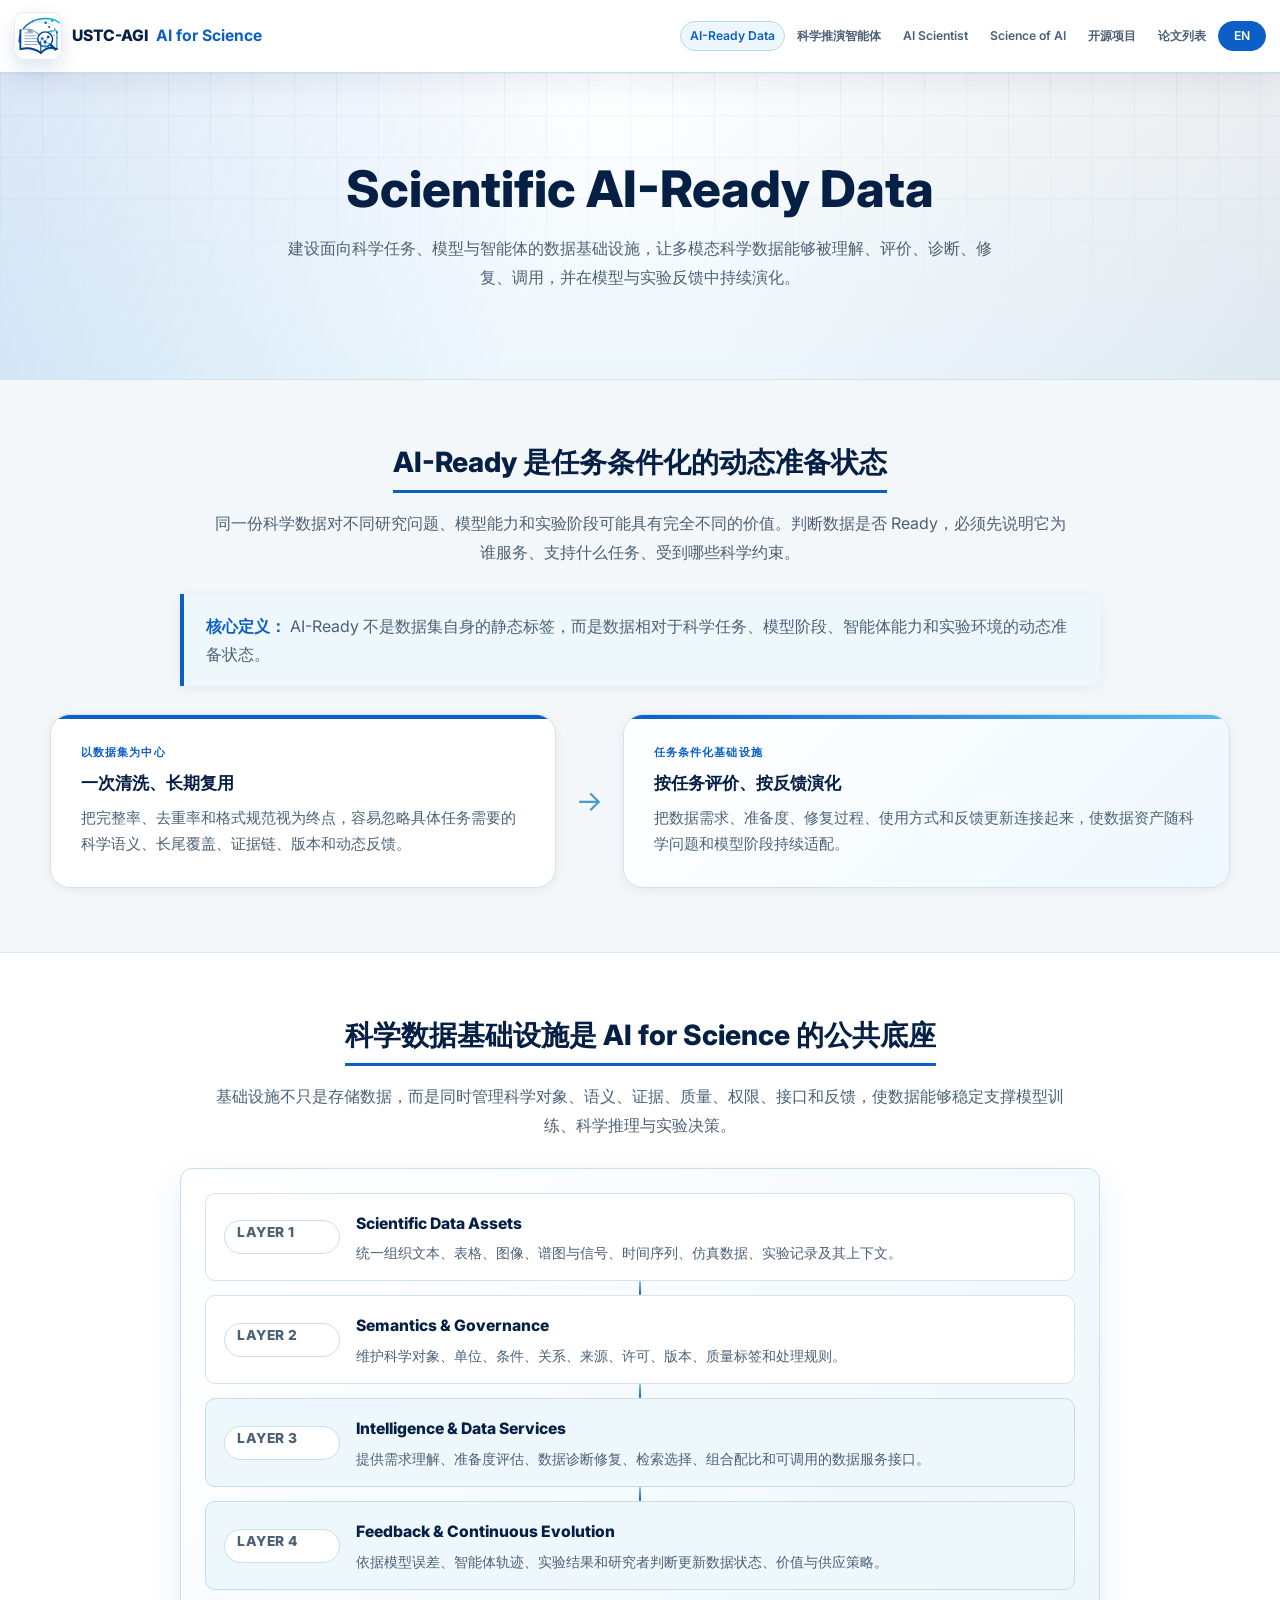
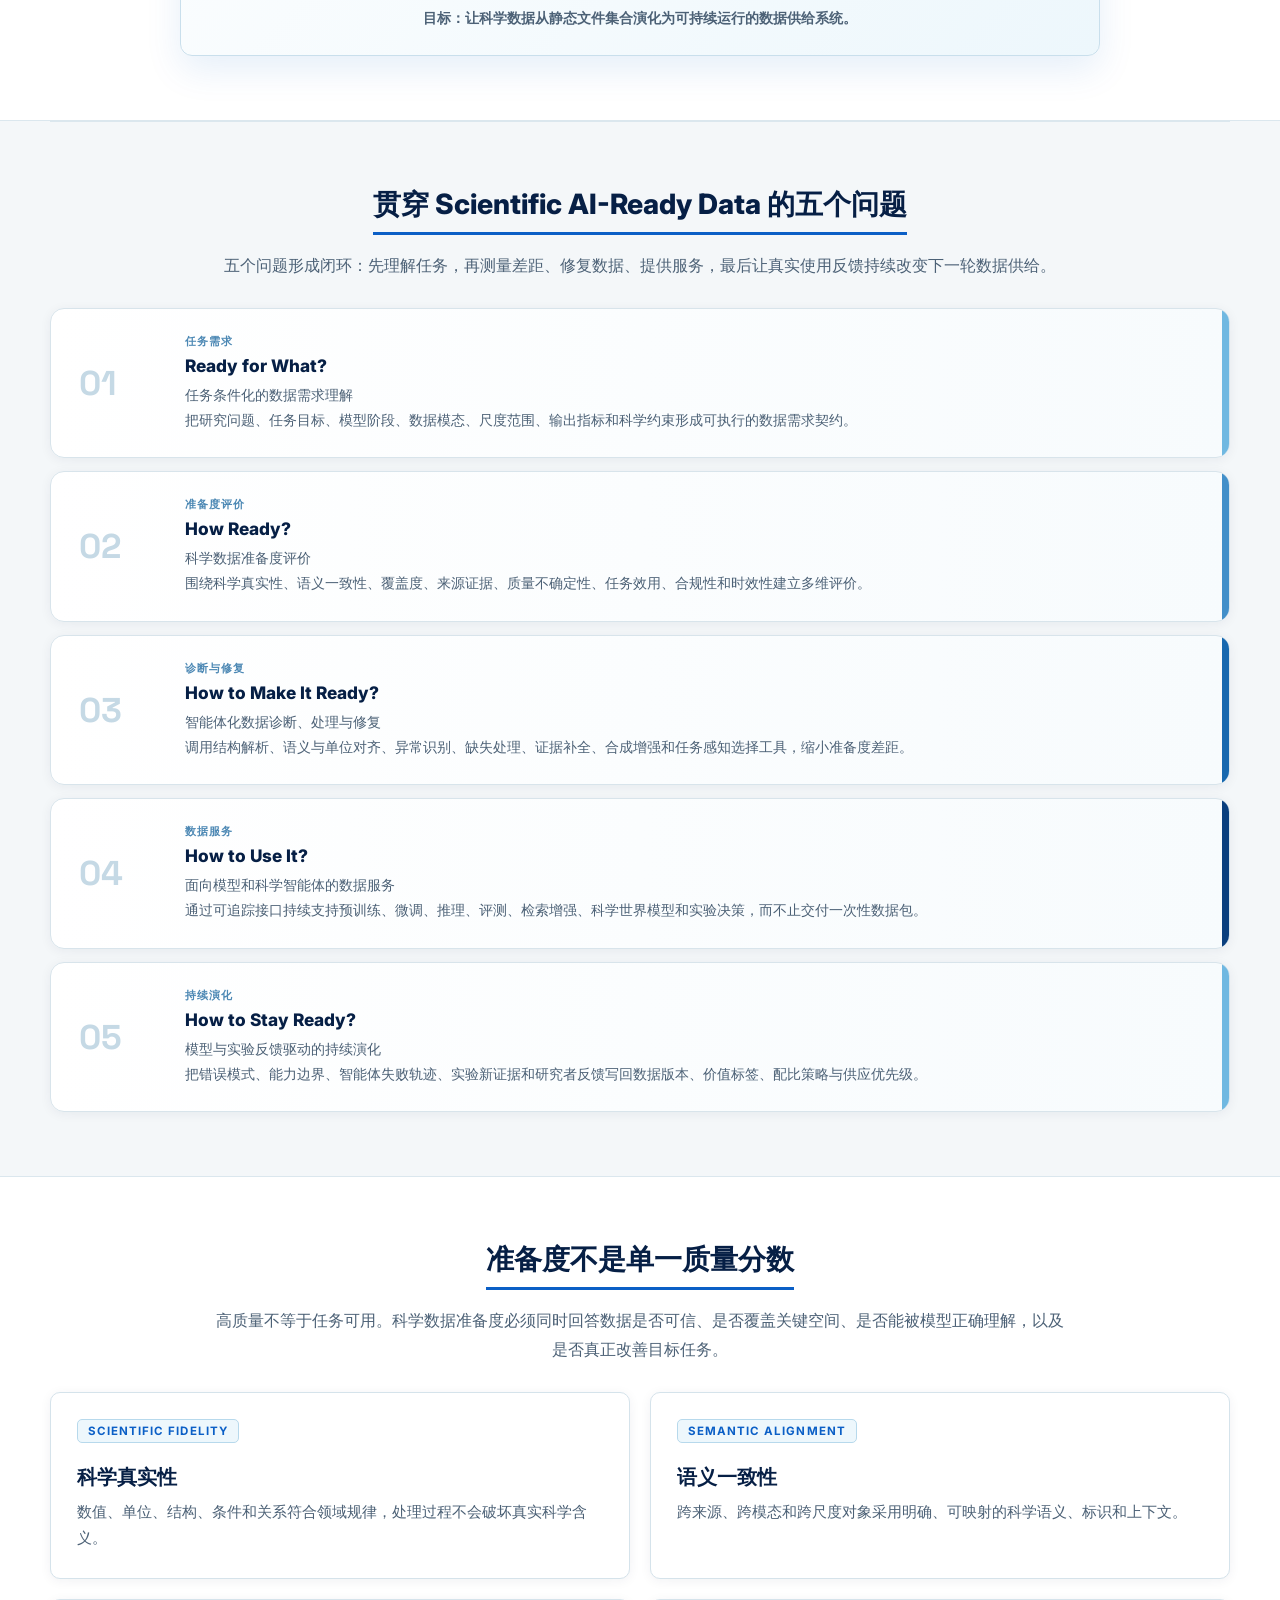
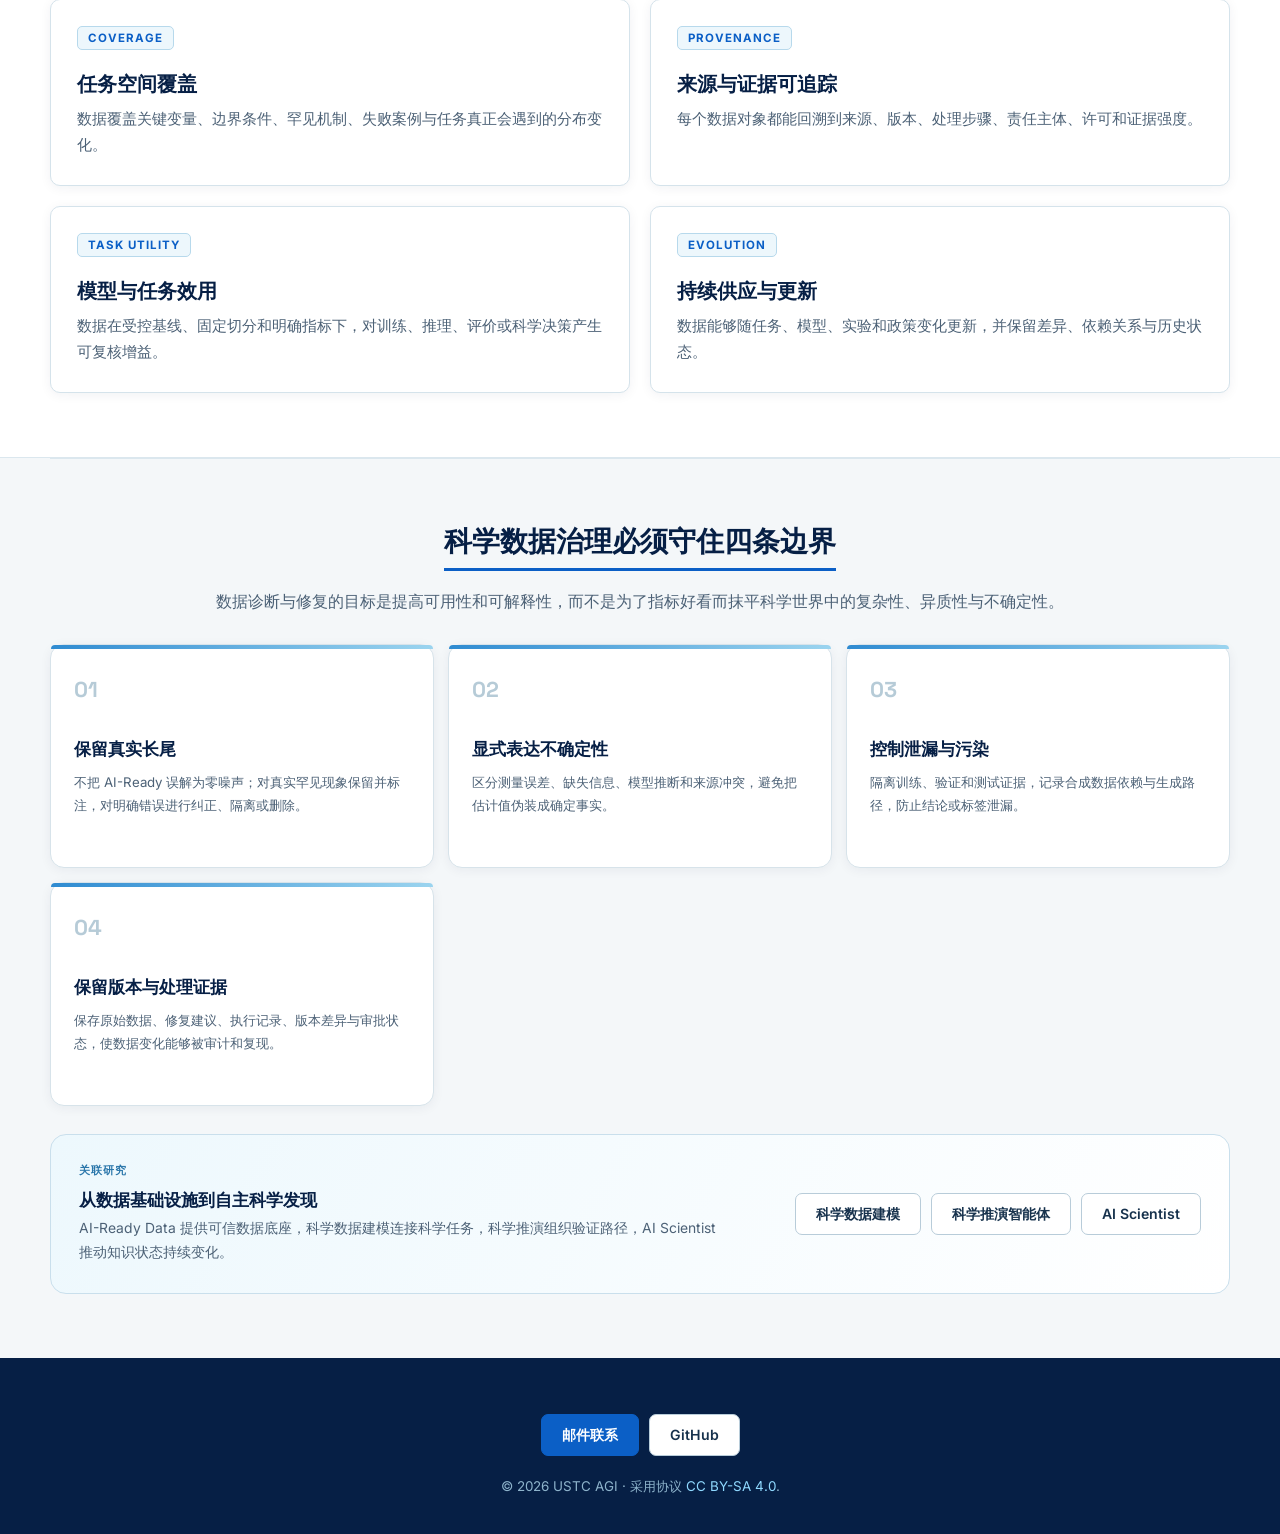
==== commit d32c3a1f: "style: simplify primary navigation" ====
--- a/ai_ready_data/index.html
+++ b/ai_ready_data/index.html
@@ -47,9 +47,7 @@
           </span>
         </a>
         <div class="nav-links">
-          <a href="../knowledge_memory/" data-i18n="nav.knowledge">科学文献挖掘</a>
           <a href="./" aria-current="page" data-i18n="nav.aiReadyData">AI-Ready Data</a>
-          <a href="../data_modeling/" data-i18n="nav.data">科学数据建模</a>
           <a href="../scientific_inference/" data-i18n="nav.inference">科学推演智能体</a>
           <a href="../ai_scientist/" data-i18n="nav.aiScientist">AI Scientist</a>
           <a href="../science_of_ai/" data-i18n="nav.aiScience">Science of AI</a>
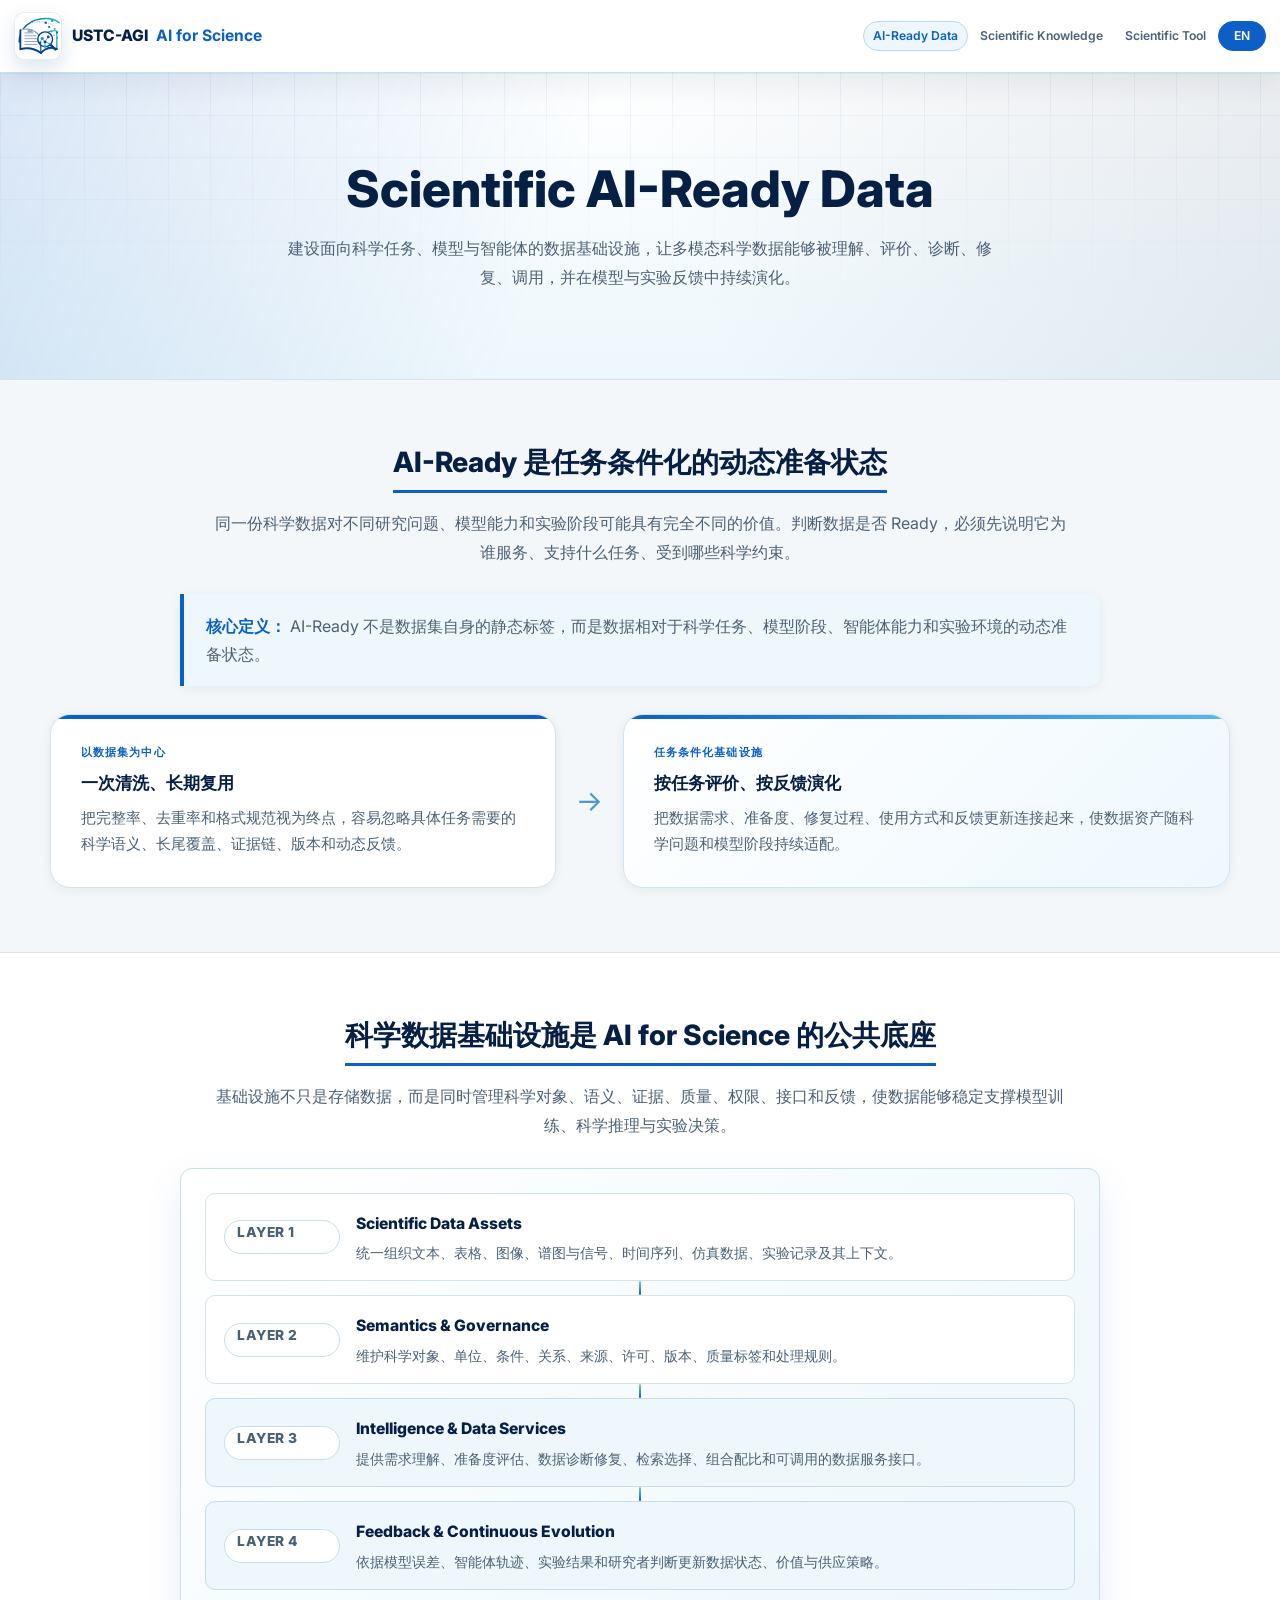
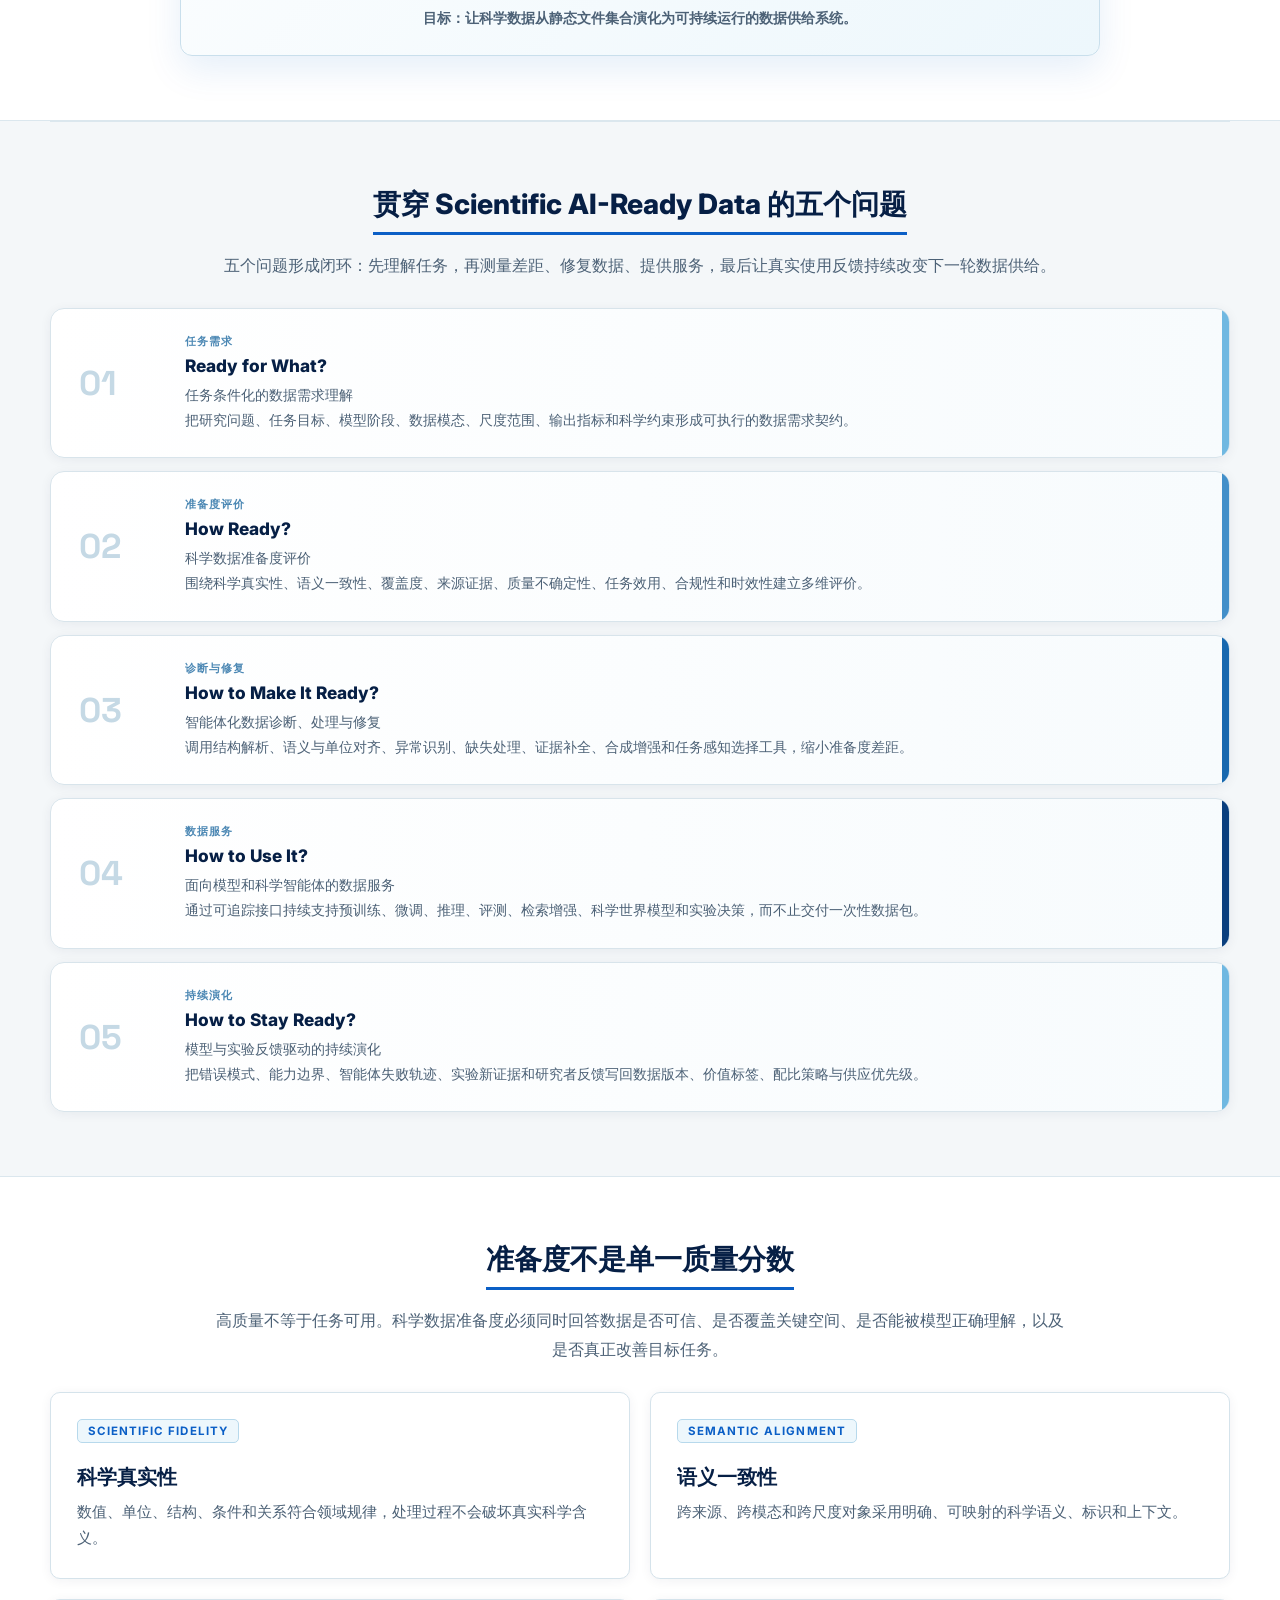
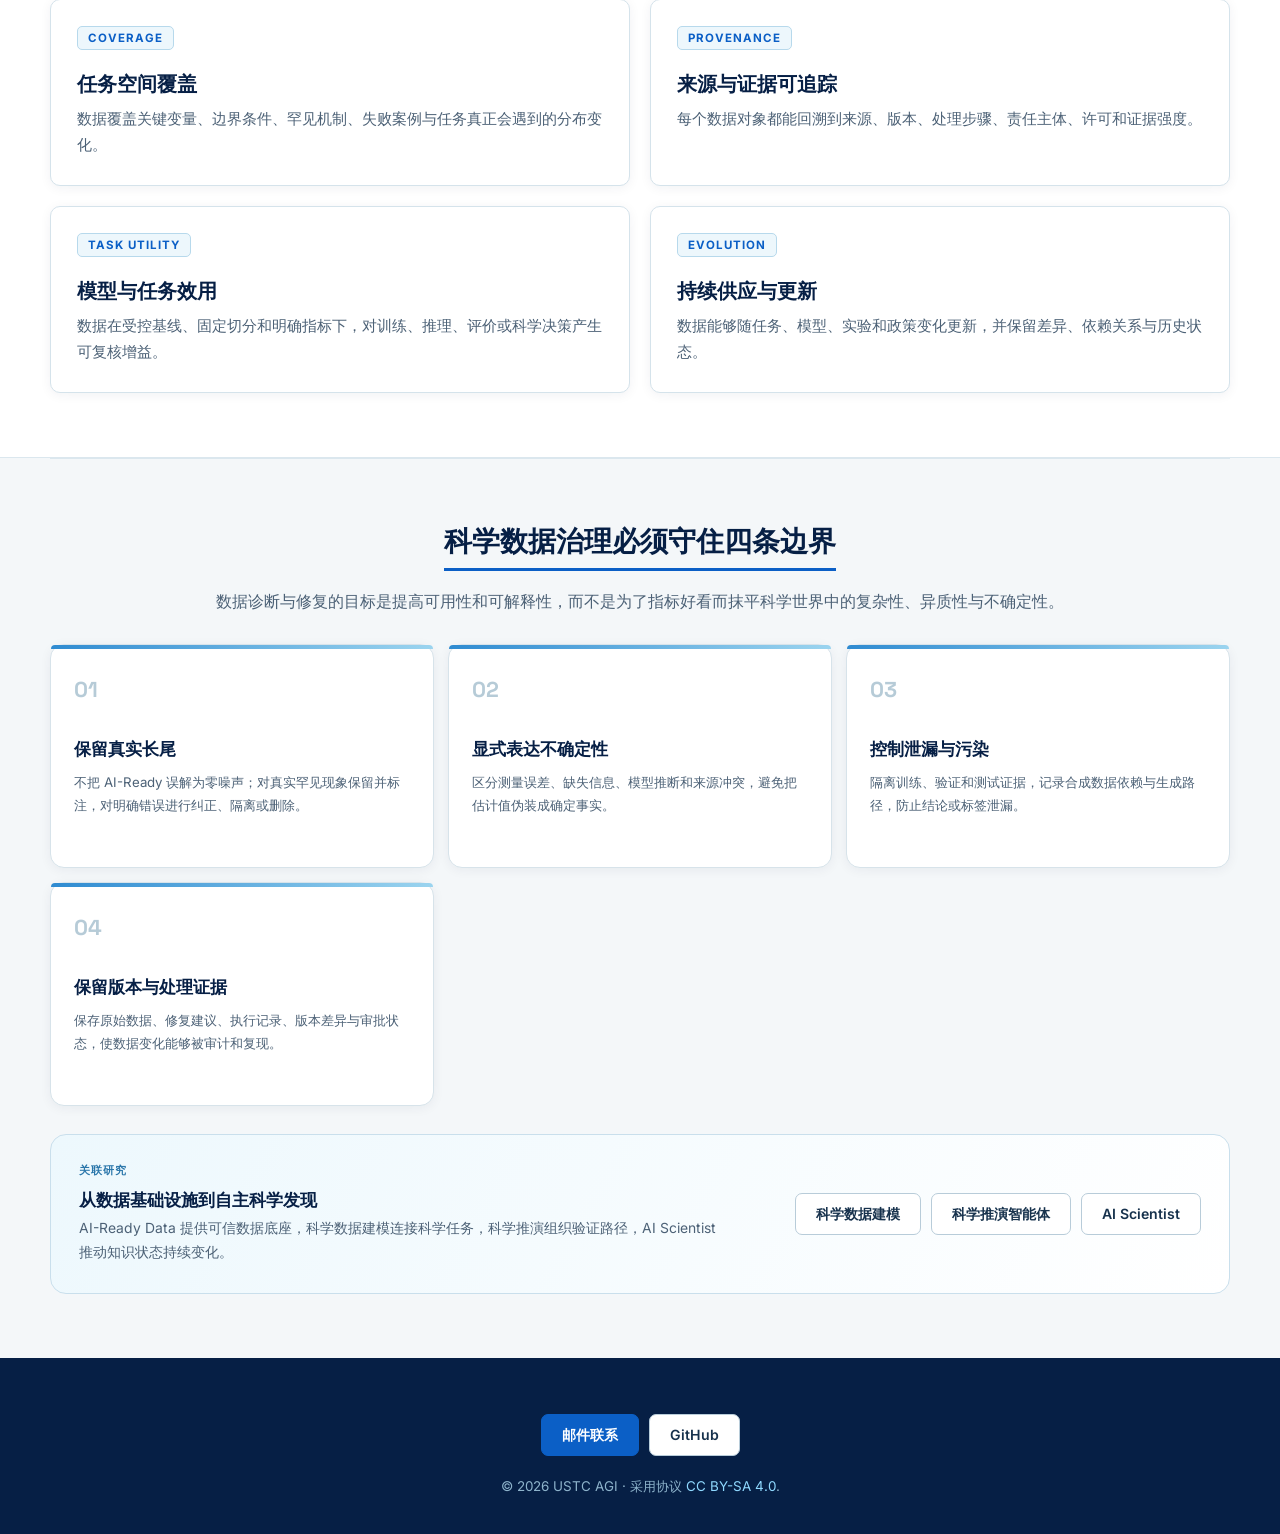
==== commit ba4fb348: "feat: simplify navigation to three pillars" ====
--- a/ai_ready_data/index.html
+++ b/ai_ready_data/index.html
@@ -48,11 +48,8 @@
         </a>
         <div class="nav-links">
           <a href="./" aria-current="page" data-i18n="nav.aiReadyData">AI-Ready Data</a>
-          <a href="../scientific_inference/" data-i18n="nav.inference">科学推演智能体</a>
-          <a href="../ai_scientist/" data-i18n="nav.aiScientist">AI Scientist</a>
-          <a href="../science_of_ai/" data-i18n="nav.aiScience">Science of AI</a>
-          <a href="../projects/" data-i18n="nav.projects">开源项目</a>
-          <a href="../papers/" data-i18n="nav.papers">论文列表</a>
+          <a href="../knowledge_memory/" data-i18n="nav.knowledge">Scientific Knowledge</a>
+          <a href="../scistar/" data-i18n="nav.scientificTool">Scientific Tool</a>
           <span class="nav-break" aria-hidden="true"></span>
           <button
             class="language-toggle"
@@ -319,8 +316,9 @@
             "USTC AGI's framework for Scientific AI-Ready Data: infrastructure that understands task demand, assesses readiness, diagnoses and repairs data, provides data services, and evolves through model and experimental feedback.",
           "brand.title": "USTC-AGI",
           "brand.subtitle": "AI for Science",
-          "nav.knowledge": "Scientific Literature Mining",
+          "nav.knowledge": "Scientific Knowledge",
           "nav.aiReadyData": "AI-Ready Data",
+          "nav.scientificTool": "Scientific Tool",
           "nav.data": "Scientific Data Modeling",
           "nav.inference": "Scientific Inference Agent",
           "nav.aiScientist": "AI Scientist",
@@ -447,8 +445,9 @@
             "中国科大 AGI 团队关于 Scientific AI-Ready Data 的研究框架：以科学数据基础设施理解任务需求、评估准备度、诊断修复数据、提供数据服务并依据模型与实验反馈持续演化。",
           "brand.title": "USTC-AGI",
           "brand.subtitle": "AI for Science",
-          "nav.knowledge": "科学文献挖掘",
+          "nav.knowledge": "Scientific Knowledge",
           "nav.aiReadyData": "AI-Ready Data",
+          "nav.scientificTool": "Scientific Tool",
           "nav.data": "科学数据建模",
           "nav.inference": "科学推演智能体",
           "nav.aiScientist": "AI Scientist",
--- a/ref.css
+++ b/ref.css
@@ -1945,6 +1945,139 @@
   .milestone {
     flex-direction: column;
     gap: 10px;
+  }
+}
+
+/* Scientific Literature Intelligence research layout */
+.layout-flow {
+  display: grid;
+  grid-template-columns: minmax(0, 1fr) 42px minmax(0, 1fr) 42px minmax(0, 1fr);
+  align-items: stretch;
+  gap: 14px;
+  margin-top: 32px;
+}
+
+.layout-stage {
+  position: relative;
+  min-height: 250px;
+  padding: 26px;
+  overflow: hidden;
+  border: 1px solid #d4e4ed;
+  border-radius: 14px;
+  background: linear-gradient(145deg, #ffffff 0%, #f3f9fc 100%);
+  box-shadow: var(--shadow-soft);
+}
+
+.layout-stage::before {
+  position: absolute;
+  top: 0;
+  left: 0;
+  width: 100%;
+  height: 4px;
+  background: #7fc4e8;
+  content: "";
+}
+
+.layout-stage:nth-of-type(2)::before {
+  background: #2d8dcb;
+}
+
+.layout-stage:nth-of-type(3)::before {
+  background: #0b5fc6;
+}
+
+.layout-stage-code {
+  display: inline-flex;
+  margin-bottom: 22px;
+  padding: 5px 11px;
+  border: 1px solid #b7d9ec;
+  border-radius: 999px;
+  background: var(--accent-soft);
+  color: var(--accent-dark);
+  font-family: "Space Grotesk", sans-serif;
+  font-size: 0.76rem;
+  font-weight: 800;
+  letter-spacing: 0.04em;
+}
+
+.layout-stage h3 {
+  margin-bottom: 8px;
+  color: var(--text-strong);
+  font-size: 1.12rem;
+  font-weight: 800;
+  line-height: 1.45;
+}
+
+.layout-stage .layout-stage-question {
+  margin-bottom: 14px;
+  color: var(--accent-dark);
+  font-size: 0.84rem;
+  font-weight: 800;
+}
+
+.layout-stage p {
+  font-size: 0.88rem;
+  line-height: 1.72;
+}
+
+.layout-arrow {
+  display: grid;
+  place-items: center;
+  align-self: center;
+  width: 42px;
+  height: 42px;
+  border: 1px solid #b7d9ec;
+  border-radius: 50%;
+  background: #ffffff;
+  color: var(--accent);
+  font-size: 1.2rem;
+  font-weight: 800;
+  box-shadow: var(--shadow-soft);
+}
+
+.layout-project-links {
+  justify-content: center;
+  margin-top: 24px;
+}
+
+.layout-chain {
+  margin-top: 28px;
+}
+
+.discovery-grid {
+  display: grid;
+  grid-template-columns: repeat(4, minmax(0, 1fr));
+  gap: 16px;
+}
+
+@media (max-width: 1024px) {
+  .discovery-grid {
+    grid-template-columns: repeat(2, minmax(0, 1fr));
+  }
+}
+
+@media (max-width: 760px) {
+  .layout-flow {
+    grid-template-columns: minmax(0, 1fr);
+    gap: 14px;
+  }
+
+  .layout-stage {
+    min-height: 0;
+    padding: 22px;
+  }
+
+  .layout-arrow {
+    justify-self: center;
+    transform: rotate(90deg);
+  }
+
+  .discovery-grid {
+    grid-template-columns: minmax(0, 1fr);
+  }
+
+  .layout-project-links {
+    justify-content: flex-start;
   }
 }
 
@@ -2741,3 +2874,831 @@
     flex-direction: column;
   }
 }
+
+/* ScienceStar platform vision */
+.scistar-page {
+  background: #f7fafc;
+}
+
+.scistar-hero {
+  min-height: 580px;
+  padding: 76px 24px;
+  background:
+    linear-gradient(rgba(14, 83, 142, 0.055) 1px, transparent 1px),
+    linear-gradient(90deg, rgba(14, 83, 142, 0.055) 1px, transparent 1px),
+    radial-gradient(circle at 82% 34%, rgba(86, 185, 235, 0.2), transparent 32%),
+    linear-gradient(135deg, #ffffff 0%, #edf7fc 50%, #e2f1f9 100%);
+  background-size: 52px 52px, 52px 52px, auto, auto;
+}
+
+.scistar-hero-inner {
+  width: min(1180px, 100%);
+  margin: 0 auto;
+  display: grid;
+  grid-template-columns: minmax(0, 1.05fr) minmax(390px, 0.95fr);
+  align-items: center;
+  gap: 72px;
+}
+
+.scistar-hero-copy {
+  position: relative;
+  z-index: 2;
+  text-align: left;
+}
+
+.scistar-kicker {
+  display: inline-flex;
+  align-items: center;
+  min-height: 29px;
+  padding: 4px 11px;
+  border: 1px solid #b7d9ec;
+  border-radius: 999px;
+  background: rgba(255, 255, 255, 0.78);
+  color: #176eb5;
+  font-size: 0.7rem;
+  font-weight: 800;
+  letter-spacing: 0.12em;
+  line-height: 1.2;
+}
+
+.scistar-hero h1 {
+  max-width: none;
+  margin: 18px 0 16px;
+  color: #061f45;
+  font-size: clamp(3.1rem, 6.5vw, 5.7rem);
+  line-height: 0.98;
+  text-align: left;
+}
+
+.scistar-hero .hero-subtitle {
+  max-width: 690px;
+  margin: 0;
+  color: #304e69;
+  font-size: clamp(1rem, 1.6vw, 1.18rem);
+  line-height: 1.9;
+  text-align: left;
+}
+
+.scistar-hero-slogan {
+  display: inline-flex;
+  align-items: center;
+  gap: 10px;
+  margin-top: 26px;
+  color: #0b5fc6;
+  font-size: 1rem;
+}
+
+.scistar-hero-slogan span {
+  font-size: 1.35rem;
+}
+
+.scistar-vision-note {
+  max-width: 620px;
+  margin-top: 17px;
+  color: #64798c;
+  font-size: 0.8rem;
+  line-height: 1.65;
+}
+
+.scistar-orbit {
+  position: relative;
+  width: min(470px, 100%);
+  aspect-ratio: 1;
+  margin: 0 auto;
+  border-radius: 50%;
+}
+
+.scistar-orbit::before {
+  position: absolute;
+  inset: 3%;
+  border: 1px solid rgba(11, 95, 198, 0.16);
+  border-radius: 50%;
+  background: radial-gradient(circle, rgba(11, 95, 198, 0.13), rgba(255, 255, 255, 0.2) 58%, transparent 59%);
+  box-shadow: 0 28px 80px rgba(6, 31, 69, 0.14);
+  content: "";
+}
+
+.scistar-orbit-ring {
+  position: absolute;
+  border: 1px solid rgba(11, 95, 198, 0.32);
+  border-radius: 50%;
+}
+
+.scistar-orbit-ring.ring-one {
+  inset: 16%;
+}
+
+.scistar-orbit-ring.ring-two {
+  inset: 31%;
+  border-style: dashed;
+}
+
+.scistar-orbit-core {
+  position: absolute;
+  top: 50%;
+  left: 50%;
+  display: grid;
+  width: 176px;
+  height: 176px;
+  place-items: center;
+  align-content: center;
+  gap: 4px;
+  transform: translate(-50%, -50%);
+  border: 8px solid rgba(230, 246, 255, 0.84);
+  border-radius: 50%;
+  background: linear-gradient(145deg, #0d72ca, #062c62);
+  box-shadow: 0 20px 50px rgba(6, 31, 69, 0.28);
+  color: #ffffff;
+  text-align: center;
+}
+
+.scistar-core-star {
+  color: #8bd8ff;
+  font-size: 1.6rem;
+  line-height: 1;
+}
+
+.scistar-orbit-core strong {
+  font-family: "Space Grotesk", sans-serif;
+  font-size: 1.18rem;
+}
+
+.scistar-orbit-core small {
+  max-width: 122px;
+  color: #cdeeff;
+  font-size: 0.58rem;
+  font-weight: 800;
+  letter-spacing: 0.1em;
+  line-height: 1.35;
+}
+
+.scistar-orbit-node {
+  position: absolute;
+  display: grid;
+  min-width: 82px;
+  min-height: 42px;
+  place-items: center;
+  padding: 7px 12px;
+  border: 1px solid #a8d5ec;
+  border-radius: 999px;
+  background: rgba(255, 255, 255, 0.94);
+  box-shadow: 0 10px 28px rgba(6, 31, 69, 0.11);
+  color: #0b4e8d;
+  font-family: "Space Grotesk", sans-serif;
+  font-size: 0.72rem;
+  font-weight: 700;
+}
+
+.node-scientist {
+  top: 7%;
+  left: 18%;
+}
+
+.node-tool {
+  top: 27%;
+  right: 1%;
+}
+
+.node-model {
+  right: 11%;
+  bottom: 10%;
+}
+
+.node-workflow {
+  bottom: 16%;
+  left: 0;
+}
+
+.scistar-opportunity-flow {
+  display: grid;
+  grid-template-columns: minmax(0, 1fr) auto minmax(0, 1fr) auto minmax(0, 1fr);
+  align-items: stretch;
+  gap: 12px;
+}
+
+.scistar-opportunity-card,
+.scistar-evolution-card,
+.scistar-mode-card,
+.scistar-engine-card {
+  position: relative;
+  overflow: hidden;
+  padding: 28px;
+  border: 1px solid #d5e3eb;
+  border-radius: 16px;
+  background: #ffffff;
+  box-shadow: var(--shadow-soft);
+}
+
+.scistar-opportunity-card::before,
+.scistar-evolution-card::before {
+  position: absolute;
+  top: 0;
+  right: 0;
+  left: 0;
+  height: 4px;
+  background: linear-gradient(90deg, #9adbf5, #0b5fc6);
+  content: "";
+}
+
+.scistar-opportunity-card.is-focus {
+  border-color: #a8d5ec;
+  background: linear-gradient(180deg, #ffffff, #edf8fd);
+  box-shadow: 0 18px 42px rgba(6, 70, 125, 0.12);
+}
+
+.scistar-opportunity-code,
+.scistar-evolution-name {
+  display: inline-flex;
+  margin-bottom: 15px;
+  color: #176eb5;
+  font-family: "Space Grotesk", sans-serif;
+  font-size: 0.72rem;
+  font-weight: 700;
+  letter-spacing: 0.06em;
+  text-transform: uppercase;
+}
+
+.scistar-opportunity-card h3,
+.scistar-evolution-card h3,
+.scistar-engine-card h3 {
+  margin-bottom: 9px;
+  color: #061f45;
+  font-size: 1.05rem;
+  line-height: 1.4;
+}
+
+.scistar-opportunity-card p,
+.scistar-evolution-card p,
+.scistar-engine-card p {
+  font-size: 0.88rem;
+  line-height: 1.75;
+}
+
+.scistar-flow-arrow {
+  align-self: center;
+  color: #50a9db;
+  font-size: 1.4rem;
+  font-weight: 800;
+}
+
+.scistar-connection {
+  display: grid;
+  grid-template-columns: minmax(0, 1fr) auto minmax(0, 1fr);
+  align-items: stretch;
+  max-width: 1040px;
+  margin: 0 auto;
+  border: 1px solid #c9dfec;
+  border-radius: 20px;
+  background: #ffffff;
+  box-shadow: 0 16px 42px rgba(6, 31, 69, 0.08);
+  overflow: hidden;
+}
+
+.scistar-connection-party {
+  display: flex;
+  min-height: 180px;
+  flex-direction: column;
+  align-items: center;
+  justify-content: center;
+  gap: 8px;
+  padding: 30px;
+  text-align: center;
+}
+
+.scistar-connection-party:last-child {
+  background: linear-gradient(145deg, #edf8fd, #ffffff);
+}
+
+.scistar-connection-index {
+  color: #8cbcd7;
+  font-family: "Space Grotesk", sans-serif;
+  font-size: 0.72rem;
+  font-weight: 700;
+  letter-spacing: 0.12em;
+}
+
+.scistar-connection-party strong {
+  color: #061f45;
+  font-family: "Space Grotesk", sans-serif;
+  font-size: clamp(1.2rem, 2vw, 1.65rem);
+}
+
+.scistar-connection-party small {
+  color: #566d82;
+  font-size: 0.84rem;
+}
+
+.scistar-connection-bridge {
+  display: grid;
+  min-width: 150px;
+  place-items: center;
+  align-content: center;
+  gap: 5px;
+  background: linear-gradient(145deg, #0b6fc0, #062c62);
+  color: #ffffff;
+}
+
+.scistar-connection-bridge span {
+  font-size: 2rem;
+}
+
+.scistar-connection-bridge small {
+  color: #cdeeff;
+  font-family: "Space Grotesk", sans-serif;
+  font-size: 0.72rem;
+  font-weight: 700;
+}
+
+.scistar-capability-chain,
+.scistar-engine-equation,
+.scistar-mission-path {
+  display: flex;
+  flex-wrap: wrap;
+  align-items: center;
+  justify-content: center;
+  gap: 10px;
+}
+
+.scistar-capability-chain {
+  margin-top: 28px;
+}
+
+.scistar-capability-chain span,
+.scistar-engine-equation span,
+.scistar-mission-path span {
+  display: inline-flex;
+  align-items: center;
+  min-height: 36px;
+  padding: 6px 12px;
+  border: 1px solid #b7d9ec;
+  border-radius: 8px;
+  background: #ffffff;
+  color: #164f7d;
+  font-size: 0.76rem;
+  font-weight: 700;
+  line-height: 1.25;
+}
+
+.scistar-capability-chain b,
+.scistar-engine-equation b,
+.scistar-mission-path b {
+  color: #52a8d6;
+}
+
+.scistar-boundary {
+  width: fit-content;
+  max-width: 100%;
+  margin: 24px auto 0;
+  padding: 9px 15px;
+  border-radius: 999px;
+  background: #dff2fb;
+  color: #0b5a96 !important;
+  font-size: 0.8rem;
+  font-weight: 700;
+  text-align: center;
+}
+
+.scistar-evolution-grid,
+.scistar-engine-grid {
+  display: grid;
+  grid-template-columns: repeat(3, minmax(0, 1fr));
+  gap: 18px;
+}
+
+.scistar-evolution-card {
+  display: flex;
+  min-height: 330px;
+  flex-direction: column;
+}
+
+.scistar-evolution-card:nth-child(2) {
+  transform: translateY(18px);
+  background: linear-gradient(180deg, #ffffff, #f3fafd);
+}
+
+.scistar-evolution-card:nth-child(3) {
+  transform: translateY(36px);
+  border-color: #9dd1eb;
+  background: linear-gradient(180deg, #edf8fd, #ffffff);
+}
+
+.scistar-evolution-index {
+  display: grid;
+  width: 42px;
+  height: 42px;
+  place-items: center;
+  margin-bottom: 18px;
+  border-radius: 12px;
+  background: #e1f1f9;
+  color: #176eb5;
+  font-family: "Space Grotesk", sans-serif;
+  font-size: 0.8rem;
+  font-weight: 800;
+}
+
+.scistar-evolution-card strong,
+.scistar-engine-card strong {
+  display: block;
+  margin-top: auto;
+  padding-top: 20px;
+  color: #0b5fc6;
+  font-size: 0.8rem;
+}
+
+.scistar-mode-grid {
+  display: grid;
+  grid-template-columns: repeat(2, minmax(0, 1fr));
+  gap: 20px;
+}
+
+.scistar-mode-card {
+  min-height: 270px;
+  padding: 32px;
+}
+
+.scistar-mode-card.explore-mode {
+  border-top: 5px solid #56b7e5;
+}
+
+.scistar-mode-card.orchestrate-mode {
+  border-top: 5px solid #0b5fc6;
+  background: linear-gradient(145deg, #ffffff, #edf7fc);
+}
+
+.scistar-mode-head {
+  display: flex;
+  align-items: baseline;
+  justify-content: space-between;
+  gap: 18px;
+  margin-bottom: 18px;
+}
+
+.scistar-mode-head span {
+  color: #176eb5;
+  font-family: "Space Grotesk", sans-serif;
+  font-size: 0.72rem;
+  font-weight: 800;
+  letter-spacing: 0.12em;
+}
+
+.scistar-mode-head strong {
+  color: #061f45;
+  font-size: 1.22rem;
+}
+
+.scistar-mode-card p {
+  font-size: 0.92rem;
+  line-height: 1.8;
+}
+
+.scistar-mode-path {
+  margin-top: 28px;
+  padding-top: 18px;
+  border-top: 1px solid #d9e8f0;
+  color: #0b5fc6;
+  font-family: "Space Grotesk", sans-serif;
+  font-size: 0.76rem;
+  font-weight: 700;
+  letter-spacing: 0.02em;
+}
+
+.scistar-engine-card {
+  display: flex;
+  min-height: 310px;
+  flex-direction: column;
+}
+
+.scistar-engine-letter {
+  display: grid;
+  width: 48px;
+  height: 48px;
+  place-items: center;
+  margin-bottom: 22px;
+  border-radius: 14px;
+  background: linear-gradient(145deg, #0b6fc0, #063c78);
+  color: #ffffff;
+  font-family: "Space Grotesk", sans-serif;
+  font-size: 1rem;
+  font-weight: 800;
+  box-shadow: 0 10px 24px rgba(6, 75, 133, 0.17);
+}
+
+.scistar-engine-equation {
+  margin-top: 28px;
+  padding: 20px;
+  border: 1px solid #cfe3ee;
+  border-radius: 14px;
+  background: #edf8fd;
+}
+
+.scistar-mission-section {
+  width: 100%;
+  padding: 0;
+  border-top: 0 !important;
+}
+
+.scistar-mission {
+  padding: 76px max(24px, calc((100% - 1020px) / 2));
+  background:
+    radial-gradient(circle at 50% 0%, rgba(80, 169, 219, 0.24), transparent 38%),
+    linear-gradient(145deg, #06244f, #061f45);
+  color: #ffffff;
+  text-align: center;
+}
+
+.scistar-mission .scistar-kicker {
+  border-color: rgba(139, 216, 255, 0.38);
+  background: rgba(255, 255, 255, 0.07);
+  color: #8bd8ff;
+}
+
+.scistar-mission h2 {
+  display: block;
+  margin: 18px auto 16px;
+  border: 0;
+  color: #ffffff;
+  font-size: clamp(1.8rem, 4vw, 2.8rem);
+}
+
+.scistar-mission p {
+  max-width: 820px;
+  margin: 0 auto;
+  color: #c9e2f1;
+}
+
+.scistar-mission > strong {
+  display: block;
+  margin-top: 22px;
+  color: #ffffff;
+  font-family: "Space Grotesk", sans-serif;
+  font-size: clamp(1rem, 2vw, 1.3rem);
+}
+
+.scistar-mission-path {
+  margin-top: 30px;
+}
+
+.scistar-mission-path span {
+  border-color: rgba(139, 216, 255, 0.34);
+  background: rgba(255, 255, 255, 0.07);
+  color: #d8f2ff;
+}
+
+.scistar-home-section {
+  width: 100%;
+  padding: 64px max(20px, calc((100% - 1180px) / 2));
+  background:
+    linear-gradient(rgba(11, 95, 198, 0.045) 1px, transparent 1px),
+    linear-gradient(90deg, rgba(11, 95, 198, 0.045) 1px, transparent 1px),
+    linear-gradient(135deg, #edf8fd, #ffffff);
+  background-size: 40px 40px, 40px 40px, auto;
+}
+
+.scistar-home-panel {
+  position: relative;
+  overflow: hidden;
+  display: grid;
+  grid-template-columns: minmax(0, 1.3fr) minmax(280px, 0.7fr);
+  gap: 28px 50px;
+  padding: 42px;
+  border: 1px solid #b7d9ec;
+  border-radius: 20px;
+  background: rgba(255, 255, 255, 0.9);
+  box-shadow: 0 20px 50px rgba(6, 31, 69, 0.1);
+}
+
+.scistar-home-panel::after {
+  position: absolute;
+  top: -85px;
+  right: -65px;
+  width: 250px;
+  height: 250px;
+  border: 42px solid rgba(91, 186, 231, 0.1);
+  border-radius: 50%;
+  content: "";
+  pointer-events: none;
+}
+
+.scistar-home-copy,
+.scistar-home-ideas,
+.scistar-home-panel .section-actions {
+  position: relative;
+  z-index: 1;
+}
+
+.scistar-home-copy h2 {
+  display: block;
+  margin: 15px 0 12px;
+  padding: 0;
+  border: 0;
+  font-size: clamp(1.55rem, 3vw, 2.15rem);
+}
+
+.scistar-home-copy p:last-child {
+  max-width: 760px;
+  font-size: 0.94rem;
+  line-height: 1.82;
+}
+
+.scistar-home-ideas {
+  display: grid;
+  align-content: center;
+  gap: 10px;
+}
+
+.scistar-home-ideas span {
+  display: flex;
+  align-items: center;
+  min-height: 48px;
+  padding: 10px 14px 10px 42px;
+  border: 1px solid #d3e6ef;
+  border-radius: 10px;
+  background: #f8fcfe;
+  color: #234e70;
+  font-size: 0.82rem;
+  font-weight: 700;
+}
+
+.scistar-home-ideas span::before {
+  margin-left: -25px;
+  margin-right: 12px;
+  color: #0b5fc6;
+  content: "✦";
+}
+
+.scistar-home-panel .section-actions {
+  grid-column: 1 / -1;
+  justify-content: flex-start;
+  margin-top: 0;
+}
+
+@media (max-width: 1024px) {
+  .scistar-hero-inner {
+    grid-template-columns: minmax(0, 1fr) minmax(320px, 0.82fr);
+    gap: 32px;
+  }
+
+  .scistar-orbit {
+    width: min(390px, 100%);
+  }
+
+  .scistar-orbit-core {
+    width: 148px;
+    height: 148px;
+  }
+
+  .scistar-opportunity-flow {
+    grid-template-columns: 1fr;
+  }
+
+  .scistar-flow-arrow {
+    justify-self: center;
+    transform: rotate(90deg);
+  }
+
+  .scistar-evolution-card:nth-child(2),
+  .scistar-evolution-card:nth-child(3) {
+    transform: none;
+  }
+
+  .scistar-home-panel {
+    grid-template-columns: 1fr;
+  }
+}
+
+@media (max-width: 760px) {
+  .scistar-hero {
+    min-height: 0;
+    padding: 56px 20px;
+  }
+
+  .scistar-hero-inner {
+    grid-template-columns: minmax(0, 1fr);
+    gap: 42px;
+  }
+
+  .scistar-hero-copy,
+  .scistar-hero h1,
+  .scistar-hero .hero-subtitle {
+    text-align: center;
+  }
+
+  .scistar-hero h1 {
+    font-size: clamp(2.65rem, 15vw, 4.2rem);
+  }
+
+  .scistar-hero-slogan {
+    justify-content: center;
+    width: 100%;
+  }
+
+  .scistar-vision-note {
+    margin-right: auto;
+    margin-left: auto;
+    text-align: center;
+  }
+
+  .scistar-orbit {
+    width: min(350px, 94vw);
+  }
+
+  .scistar-orbit-core {
+    width: 136px;
+    height: 136px;
+    border-width: 6px;
+  }
+
+  .scistar-orbit-node {
+    min-width: 70px;
+    min-height: 36px;
+    padding: 5px 9px;
+    font-size: 0.64rem;
+  }
+
+  .scistar-opportunity-card,
+  .scistar-evolution-card,
+  .scistar-mode-card,
+  .scistar-engine-card {
+    min-height: 0;
+    padding: 23px;
+  }
+
+  .scistar-connection {
+    grid-template-columns: 1fr;
+  }
+
+  .scistar-connection-party {
+    min-height: 140px;
+    padding: 24px;
+  }
+
+  .scistar-connection-bridge {
+    min-width: 0;
+    min-height: 92px;
+  }
+
+  .scistar-connection-bridge span {
+    transform: rotate(90deg);
+  }
+
+  .scistar-capability-chain {
+    align-items: stretch;
+    flex-direction: column;
+  }
+
+  .scistar-capability-chain span {
+    justify-content: center;
+  }
+
+  .scistar-capability-chain b {
+    transform: rotate(90deg);
+    text-align: center;
+  }
+
+  .scistar-evolution-grid,
+  .scistar-mode-grid,
+  .scistar-engine-grid {
+    grid-template-columns: minmax(0, 1fr);
+  }
+
+  .scistar-mode-head {
+    align-items: flex-start;
+    flex-direction: column;
+    gap: 6px;
+  }
+
+  .scistar-engine-equation,
+  .scistar-mission-path {
+    align-items: stretch;
+    flex-direction: column;
+  }
+
+  .scistar-engine-equation span,
+  .scistar-mission-path span {
+    justify-content: center;
+  }
+
+  .scistar-engine-equation b,
+  .scistar-mission-path b {
+    transform: rotate(90deg);
+    text-align: center;
+  }
+
+  .scistar-mission {
+    padding: 60px 20px;
+  }
+
+  .scistar-home-section {
+    padding: 48px 20px;
+  }
+
+  .scistar-home-panel {
+    gap: 24px;
+    padding: 28px 22px;
+  }
+
+  .scistar-home-panel .section-actions {
+    align-items: stretch;
+    flex-direction: column;
+  }
+}
